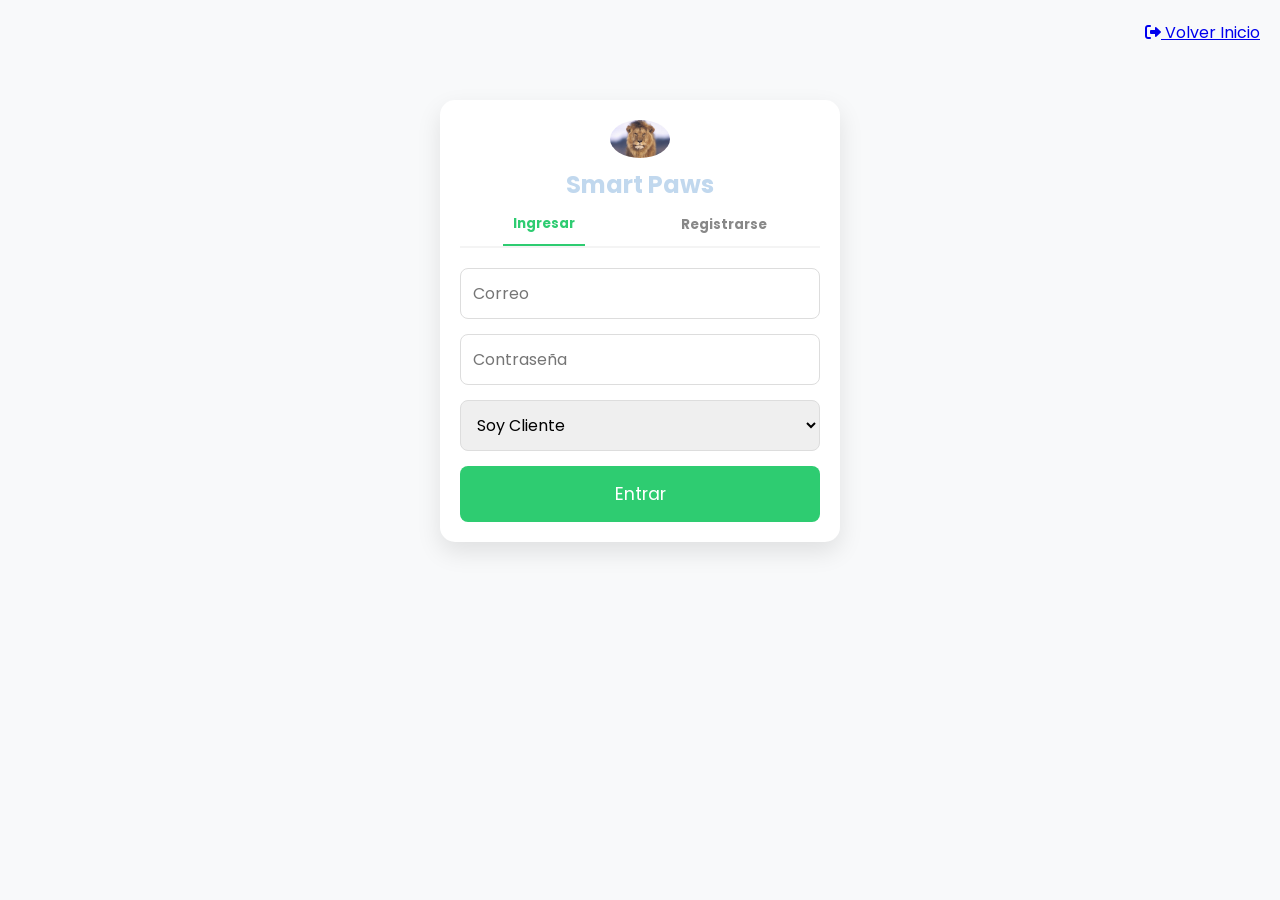
==== login.html @ 27fee2cb "primer commit" ====
<!DOCTYPE html>
<html lang="es">
<head>
    <meta charset="UTF-8">
    <meta name="viewport" content="width=device-width, initial-scale=1.0">
    <title>Smart Paws - Acceso</title>
    <link rel="stylesheet" href="css/style.css"> <!-- Usamos tu mismo CSS para mantener el estilo -->
    <link rel="stylesheet" href="https://cdnjs.cloudflare.com/ajax/libs/font-awesome/6.0.0/css/all.min.css">
    
    <style>
        /* Estilos rápidos para que se vea bien de entrada */
        .auth-container { max-width: 400px; margin: 100px auto; padding: 20px; background: #fff; border-radius: 15px; box-shadow: 0 10px 25px rgba(0,0,0,0.1); text-align: center; }
        .tab-group { display: flex; justify-content: space-around; margin-bottom: 20px; border-bottom: 2px solid #f4f4f4; }
        .tab-btn { border: none; background: none; padding: 10px; cursor: pointer; font-weight: bold; color: #888; }
        .tab-btn.active { color: #2ecc71; border-bottom: 2px solid #2ecc71; }
        .input-group { display: flex; flex-direction: column; gap: 15px; margin-top: 20px; }
        .input-group input, .input-group select { padding: 12px; border: 1px solid #ddd; border-radius: 8px; font-size: 1rem; }
        .btn-principal { background: #2ecc71; color: white; border: none; padding: 15px; border-radius: 8px; cursor: pointer; font-size: 1.1rem; transition: 0.3s; }
        .btn-principal:hover { background: #27ae60; }
        .hidden { display: none; }
    </style>
    
</head>
<body>

    <!-- BOTÓN VOLVER -->
    <div style="position: absolute; top: 20px; right: 20px;">
        <a href="index.html" class="logout">
            <i class="fas fa-sign-out-alt"></i> Volver Inicio
        </a>
    </div>

    <div class="auth-container">
        <div class="logo-auth">
            <img src="img/leon.jpg" alt="Logo" style="width: 60px; border-radius: 50%;">
            <h2>Smart Paws</h2>
        </div>

        <div class="tab-group">
            <button class="tab-btn active" onclick="switchTab('login')">Ingresar</button>
            <button class="tab-btn" onclick="switchTab('registro')">Registrarse</button>
        </div>

        <!-- FORMULARIO DE LOGIN -->
        <div id="section-login">
            <form class="input-group">
                <input type="text" id="login-usuario" name="usuario" placeholder="Correo" required>
                <input type="password" id="login-pass" name="contrasena" placeholder="Contraseña" required>
                <select id="rol-login">
                    <option value="cliente">Soy Cliente</option>
                    <option value="veterinario">Soy Veterinario</option>
                </select>
                <button type="submit" class="btn-principal">Entrar</button>
            </form>
        </div>

        <!-- FORMULARIO DE REGISTRO -->
        <div id="section-registro" class="hidden">
            <form class="input-group" id="form-registro">
                <input type="number" id="reg-carnet" placeholder="Carnet de Identidad (PK)" required>
                <input type="text" id="reg-nombre" placeholder="Nombres" required>
                <input type="text" id="reg-apellido" placeholder="Apellidos" required>
                <input type="email" id="reg-correo" placeholder="Correo Electrónico" required>
                <input type="password" id="reg-pass" placeholder="Crear Contraseña" required>
                
                <input type="hidden" id="reg-rol" value="veterinario">
                <p style="color:#888; font-size: 0.9rem;">Registro solo para veterinarios</p>

                <!-- Campos exclusivos para Veterinario -->
                <!-- Campos exclusivos para Veterinario con IDs añadidos -->
                <!--
                <div id="campos-vet" class="hidden input-group" style="margin-top: 0;">
                    <input type="text" id="reg-matricula" placeholder="Nro. de Matrícula Profesional">
                    <input type="text" id="reg-especialidad" placeholder="Especialidad (ej. Cirugía)">
                </div>
                -->

                <button type="submit" class="btn-principal">Crear Cuenta</button>
            </form>
        </div>
    </div>

  

    <!-- Vinculamos el archivo de lógica que creamos -->
    <script src="js/auth.js"></script>
</body>

</html>
---- css/style.css ----
/*--------------------------------------------------------*/
/*----------TODO ESTO ES DEL INEDX-----------------------*/
/*------------------------------------------------------*/
/* Importar una fuente más bonita */
@import url('https://fonts.googleapis.com/css2?family=Poppins:wght@300;400;600&display=swap');

/* Reset básico */

:root {
    --primario: #346fb3; /* Un azul veterinario */
    --secundario: #4a8cb4; /* Naranja para resaltar */
    --fondo: #f8f9fa;
    --texto: #c1d8ee;
    --blanco: #ffffff;
}

* { 
    margin: 0;
    padding: 0; 
    box-sizing: border-box; 
    font-family: 'Poppins',sans-serif; }

.container { 
    width: 90%; 
    max-width: 1200px; 
    margin: auto; }

/* Cabecera Fija (Sticky) */
.main-header {
    background: var(--primario);
    padding: 15px 0;
    position: sticky;
    top: 0;
    z-index: 1000;
    box-shadow: 0 2px 5px rgba(0,0,0,0.1);
}

.header-flex { 
    display: flex; 
    justify-content: space-between; 
    align-items: center; }

.logo { 
    display: flex; 
    align-items: center;
    gap: 12px; 
    font-weight: 600;
    font-size: 1.5rem; 
    color: white;
}

.logo img { 
    height: 40px; 
    border-radius: 50%;
}

.nav-menu ul { 
    display: flex; 
    list-style: none; 
    gap: 25px; 
}

.nav-menu a { 
    text-decoration: none;
    color: var(--texto);
    font-weight: 400;
    transition: color 0.3s;
}

.nav-menu a:hover {
    color: var(--primario);
}


/* Menú Hamburguesa (Oculto por defecto) */
.menu-toggle { display: none; cursor: pointer; font-size: 1.5rem; }

/* Responsive */
@media (max-width: 768px) {
    .menu-toggle { display: block; }
    .nav-menu {
        display: none; /* Se activará con JS */
        position: absolute;
        top: 60px; left: 0; width: 100%;
        background: #fff; text-align: center;
    }
    .nav-menu.active { display: block; }
    .nav-menu ul { flex-direction: column; padding: 20px; }
}

/* Secciones */
.section-padding { 
    padding: 80px 0; 
}

.grid-2 {
    display: grid; 
    grid-template-columns: 1fr 1fr; 
    gap: 20px; 
    align-items: center; 
}



.text-content h2 {
    font-size: 2.5rem;
    margin-bottom: 20px;
    color: var(--primario);
}

.image-content img {
    width: 75%;
    border-radius: 20px;
    box-shadow: 20px 20px 0px var(--secundario); /* Adorno visual */
}

/* Tienda Preview */
.shop-preview {
    background-color: #eef2f7;
}

.shop-preview h2 {
    text-align: center;
    margin-bottom: 40px;
}




/********************************************/
/*---------TIENDA-----------------------------------*/

.search-container {
    display: flex;
    justify-content: center;
    margin-bottom: 40px;
    gap: 10px;
}

.search-container input {
    padding: 12px 20px;
    width: 60%;
    border: 1px solid #ddd;
    border-radius: 30px;
    outline: none;
    transition: 0.3s;
}

.search-container input:focus {
    border-color: var(--primario);
    box-shadow: 0 0 8px rgba(74, 144, 226, 0.2);
}

.search-container button {
    padding: 12px 25px;
    background-color: var(--primario);
    color: white;
    border: none;
    border-radius: 30px;
    cursor: pointer;
    transition: 0.3s;
}

.search-container button:hover {
    background-color: #357abd;
}

.product-grid { 
    display: grid; 
    grid-template-columns: repeat(auto-fit, minmax(250px, 1fr)); 
    gap: 30px; 
}

.card { 
    background: var(--blanco);
    padding: 20px; 
    text-align: center; 
    border-radius: 15px;
    transition: transform 0.3s; 
}
.card:hover {
    transform: translateY(-10px);
}
.card img {
    width: 100%;
    height: 250px;
    object-fit: contain; /* Esto hace que la imagen se ajuste sin cortarse ni estirarse */
    background-color: #fff; /* Fondo blanco por si la imagen es pequeña */
    margin-bottom: 15px;
    padding: 10px;
}

/************************************************************/
/*------------------FIN TIENDA-----------------------------*/

body {
    background-color: var(--fondo);
    color: var(--texto);
    line-height: 1.6;
}

.container {
    width: 90%;
    max-width: 1200px;
    margin: auto;
}



/*-----------------------------------------------*/
/*FOOTER-----------LO Q ESTA ABAJO-----------------*/
/* ESTILOS DEL FOOTER PERSONALIZADO */
.main-footer {
    background-color: var(--primario); /* Tono café similar a la imagen */
    color: white;
    padding-top: 20px;
}

.footer-top {
    border-bottom: 1px solid rgba(255, 255, 255, 0.2);
    padding-bottom: 15px;
    margin-bottom: 30px;
}

.footer-top-flex {
    display: flex;
    justify-content: space-between;
    align-items: center;
}

.footer-links-top a {
    color: white;
    text-decoration: none;
    margin-right: 20px;
    font-size: 0.85rem;
    letter-spacing: 1px;
}

.footer-social i {
    font-size: 1.2rem;
    margin-left: 15px;
    cursor: pointer;
}

.footer-grid-custom {
    display: grid;
    grid-template-columns: 1.5fr 1fr 1.5fr;
    gap: 40px;
    padding-bottom: 40px;
}

.footer-info h3, .footer-newsletter h3 {
    font-size: 1.1rem;
    margin-bottom: 20px;
    letter-spacing: 1px;
}

.city-title {
    text-decoration: underline;
    font-weight: bold;
    margin-bottom: 5px;
}

.footer-info a {
    color: white;
    font-size: 0.9rem;
}


/* Formulario Boletín */
.newsletter-form {
    display: flex;
    gap: 10px;
}

.newsletter-form input {
    padding: 10px;
    border: none;
    width: 100%;
}

.newsletter-form button {
    background: transparent;
    border: 1px solid white;
    color: white;
    padding: 10px 20px;
    cursor: pointer;
    transition: 0.3s;
}

.newsletter-form button:hover {
    background: white;
    color: #856e55;
}

.back-to-top {
    background-color: #f4f1ee;
    text-align: right;
    padding: 10px 5%;
}

.back-to-top a {
    color: #333;
    text-decoration: none;
    font-size: 0.8rem;
}

/* Ajuste móvil */
@media (max-width: 768px) {
    .footer-grid-custom {
        grid-template-columns: 1fr;
        text-align: center;
    }
    .footer-top-flex {
        flex-direction: column;
        gap: 15px;
    }
    .newsletter-form {
        flex-direction: column;
    }
}
/*------------------------------------------------------*/
/*----------TODO ESTO FIN ES DEL INEDX-----------------------*/
/*------------------------------------------------------*/
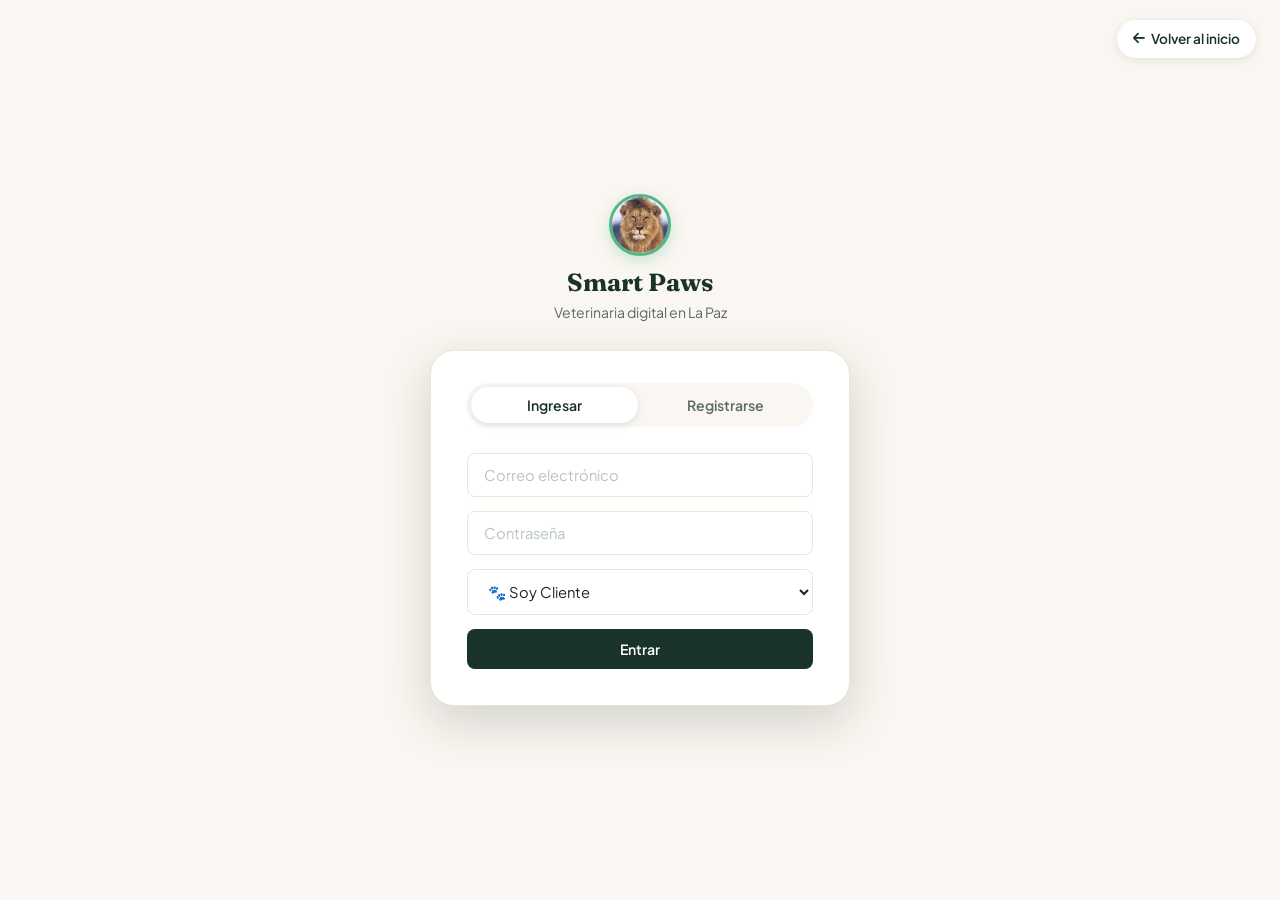
==== commit a2246aa3: "Update login.html" ====
--- a/login.html
+++ b/login.html
@@ -1,89 +1,60 @@
 <!DOCTYPE html>
 <html lang="es">
 <head>
-    <meta charset="UTF-8">
-    <meta name="viewport" content="width=device-width, initial-scale=1.0">
-    <title>Smart Paws - Acceso</title>
-    <link rel="stylesheet" href="css/style.css"> <!-- Usamos tu mismo CSS para mantener el estilo -->
-    <link rel="stylesheet" href="https://cdnjs.cloudflare.com/ajax/libs/font-awesome/6.0.0/css/all.min.css">
-    
-    <style>
-        /* Estilos rápidos para que se vea bien de entrada */
-        .auth-container { max-width: 400px; margin: 100px auto; padding: 20px; background: #fff; border-radius: 15px; box-shadow: 0 10px 25px rgba(0,0,0,0.1); text-align: center; }
-        .tab-group { display: flex; justify-content: space-around; margin-bottom: 20px; border-bottom: 2px solid #f4f4f4; }
-        .tab-btn { border: none; background: none; padding: 10px; cursor: pointer; font-weight: bold; color: #888; }
-        .tab-btn.active { color: #2ecc71; border-bottom: 2px solid #2ecc71; }
-        .input-group { display: flex; flex-direction: column; gap: 15px; margin-top: 20px; }
-        .input-group input, .input-group select { padding: 12px; border: 1px solid #ddd; border-radius: 8px; font-size: 1rem; }
-        .btn-principal { background: #2ecc71; color: white; border: none; padding: 15px; border-radius: 8px; cursor: pointer; font-size: 1.1rem; transition: 0.3s; }
-        .btn-principal:hover { background: #27ae60; }
-        .hidden { display: none; }
-    </style>
-    
+  <meta charset="UTF-8">
+  <meta name="viewport" content="width=device-width, initial-scale=1.0">
+  <title>Smart Paws — Acceso</title>
+  <link rel="stylesheet" href="css/style.css">
+  <link rel="stylesheet" href="https://cdnjs.cloudflare.com/ajax/libs/font-awesome/6.0.0/css/all.min.css">
 </head>
 <body>
 
-    <!-- BOTÓN VOLVER -->
-    <div style="position: absolute; top: 20px; right: 20px;">
-        <a href="index.html" class="logout">
-            <i class="fas fa-sign-out-alt"></i> Volver Inicio
-        </a>
-    </div>
+  <a href="index.html" class="auth-back"><i class="fas fa-arrow-left"></i> Volver al inicio</a>
 
-    <div class="auth-container">
-        <div class="logo-auth">
-            <img src="img/leon.jpg" alt="Logo" style="width: 60px; border-radius: 50%;">
-            <h2>Smart Paws</h2>
+  <div class="auth-page">
+    <div class="auth-wrapper">
+      <div class="auth-logo">
+        <img src="img/leon.jpg" alt="Smart Paws">
+        <h2>Smart Paws</h2>
+        <p>Veterinaria digital en La Paz</p>
+      </div>
+
+      <div class="auth-card">
+        <div class="tab-group">
+          <button class="tab-btn active" onclick="switchTab('login')">Ingresar</button>
+          <button class="tab-btn" onclick="switchTab('registro')">Registrarse</button>
         </div>
 
-        <div class="tab-group">
-            <button class="tab-btn active" onclick="switchTab('login')">Ingresar</button>
-            <button class="tab-btn" onclick="switchTab('registro')">Registrarse</button>
+        <!-- LOGIN -->
+        <div id="section-login">
+          <form class="input-group">
+            <input type="text" id="login-usuario" name="usuario" placeholder="Correo electrónico" required>
+            <input type="password" id="login-pass" name="contrasena" placeholder="Contraseña" required>
+            <select id="rol-login">
+              <option value="cliente">🐾 Soy Cliente</option>
+              <option value="veterinario">🩺 Soy Veterinario</option>
+            </select>
+            <button type="submit" class="btn-principal">Entrar</button>
+          </form>
         </div>
 
-        <!-- FORMULARIO DE LOGIN -->
-        <div id="section-login">
-            <form class="input-group">
-                <input type="text" id="login-usuario" name="usuario" placeholder="Correo" required>
-                <input type="password" id="login-pass" name="contrasena" placeholder="Contraseña" required>
-                <select id="rol-login">
-                    <option value="cliente">Soy Cliente</option>
-                    <option value="veterinario">Soy Veterinario</option>
-                </select>
-                <button type="submit" class="btn-principal">Entrar</button>
-            </form>
+        <!-- REGISTRO -->
+        <div id="section-registro" class="hidden">
+          <form class="input-group" id="form-registro">
+            <input type="number" id="reg-carnet" placeholder="Carnet de Identidad" required>
+            <input type="text" id="reg-nombre" placeholder="Nombres" required>
+            <input type="text" id="reg-apellido" placeholder="Apellidos" required>
+            <input type="email" id="reg-correo" placeholder="Correo electrónico" required>
+            <input type="password" id="reg-pass" placeholder="Crear contraseña" required>
+            <input type="hidden" id="reg-rol" value="veterinario">
+            <p style="font-size:.8rem;color:var(--texto-suave);text-align:center;">Registro habilitado solo para veterinarios.</p>
+            <button type="submit" class="btn-principal">Crear cuenta</button>
+          </form>
         </div>
+      </div>
+    </div>
+  </div>
 
-        <!-- FORMULARIO DE REGISTRO -->
-        <div id="section-registro" class="hidden">
-            <form class="input-group" id="form-registro">
-                <input type="number" id="reg-carnet" placeholder="Carnet de Identidad (PK)" required>
-                <input type="text" id="reg-nombre" placeholder="Nombres" required>
-                <input type="text" id="reg-apellido" placeholder="Apellidos" required>
-                <input type="email" id="reg-correo" placeholder="Correo Electrónico" required>
-                <input type="password" id="reg-pass" placeholder="Crear Contraseña" required>
-                
-                <input type="hidden" id="reg-rol" value="veterinario">
-                <p style="color:#888; font-size: 0.9rem;">Registro solo para veterinarios</p>
-
-                <!-- Campos exclusivos para Veterinario -->
-                <!-- Campos exclusivos para Veterinario con IDs añadidos -->
-                <!--
-                <div id="campos-vet" class="hidden input-group" style="margin-top: 0;">
-                    <input type="text" id="reg-matricula" placeholder="Nro. de Matrícula Profesional">
-                    <input type="text" id="reg-especialidad" placeholder="Especialidad (ej. Cirugía)">
-                </div>
-                -->
-
-                <button type="submit" class="btn-principal">Crear Cuenta</button>
-            </form>
-        </div>
-    </div>
-
-  
-
-    <!-- Vinculamos el archivo de lógica que creamos -->
-    <script src="js/auth.js"></script>
+  <script src="js/auth.js"></script>
 </body>
-
-</html>+</html>
--- a/css/style.css
+++ b/css/style.css
@@ -1,324 +1,266 @@
-/*--------------------------------------------------------*/
-/*----------TODO ESTO ES DEL INEDX-----------------------*/
-/*------------------------------------------------------*/
-/* Importar una fuente más bonita */
-@import url('https://fonts.googleapis.com/css2?family=Poppins:wght@300;400;600&display=swap');
-
-/* Reset básico */
+/* ====================================================
+   SMART PAWS — DISEÑO RENOVADO
+
+   ==================================================== */
+
+@import url('https://fonts.googleapis.com/css2?family=Fraunces:ital,opsz,wght@0,9..144,300;0,9..144,600;0,9..144,700;1,9..144,400&family=Plus+Jakarta+Sans:wght@300;400;500;600;700&display=swap');
 
 :root {
-    --primario: #346fb3; /* Un azul veterinario */
-    --secundario: #4a8cb4; /* Naranja para resaltar */
-    --fondo: #f8f9fa;
-    --texto: #c1d8ee;
-    --blanco: #ffffff;
-}
-
-* { 
-    margin: 0;
-    padding: 0; 
-    box-sizing: border-box; 
-    font-family: 'Poppins',sans-serif; }
-
-.container { 
-    width: 90%; 
-    max-width: 1200px; 
-    margin: auto; }
-
-/* Cabecera Fija (Sticky) */
-.main-header {
-    background: var(--primario);
-    padding: 15px 0;
-    position: sticky;
-    top: 0;
-    z-index: 1000;
-    box-shadow: 0 2px 5px rgba(0,0,0,0.1);
-}
-
-.header-flex { 
-    display: flex; 
-    justify-content: space-between; 
-    align-items: center; }
-
-.logo { 
-    display: flex; 
-    align-items: center;
-    gap: 12px; 
-    font-weight: 600;
-    font-size: 1.5rem; 
-    color: white;
-}
-
-.logo img { 
-    height: 40px; 
-    border-radius: 50%;
-}
-
-.nav-menu ul { 
-    display: flex; 
-    list-style: none; 
-    gap: 25px; 
-}
-
-.nav-menu a { 
-    text-decoration: none;
-    color: var(--texto);
-    font-weight: 400;
-    transition: color 0.3s;
-}
-
-.nav-menu a:hover {
-    color: var(--primario);
-}
-
-
-/* Menú Hamburguesa (Oculto por defecto) */
-.menu-toggle { display: none; cursor: pointer; font-size: 1.5rem; }
-
-/* Responsive */
-@media (max-width: 768px) {
-    .menu-toggle { display: block; }
-    .nav-menu {
-        display: none; /* Se activará con JS */
-        position: absolute;
-        top: 60px; left: 0; width: 100%;
-        background: #fff; text-align: center;
-    }
-    .nav-menu.active { display: block; }
-    .nav-menu ul { flex-direction: column; padding: 20px; }
-}
-
-/* Secciones */
-.section-padding { 
-    padding: 80px 0; 
-}
-
-.grid-2 {
-    display: grid; 
-    grid-template-columns: 1fr 1fr; 
-    gap: 20px; 
-    align-items: center; 
-}
-
-
-
-.text-content h2 {
-    font-size: 2.5rem;
-    margin-bottom: 20px;
-    color: var(--primario);
-}
-
-.image-content img {
-    width: 75%;
-    border-radius: 20px;
-    box-shadow: 20px 20px 0px var(--secundario); /* Adorno visual */
-}
-
-/* Tienda Preview */
-.shop-preview {
-    background-color: #eef2f7;
-}
-
-.shop-preview h2 {
-    text-align: center;
-    margin-bottom: 40px;
-}
-
-
-
-
-/********************************************/
-/*---------TIENDA-----------------------------------*/
-
-.search-container {
-    display: flex;
-    justify-content: center;
-    margin-bottom: 40px;
-    gap: 10px;
-}
-
-.search-container input {
-    padding: 12px 20px;
-    width: 60%;
-    border: 1px solid #ddd;
-    border-radius: 30px;
-    outline: none;
-    transition: 0.3s;
-}
-
-.search-container input:focus {
-    border-color: var(--primario);
-    box-shadow: 0 0 8px rgba(74, 144, 226, 0.2);
-}
-
-.search-container button {
-    padding: 12px 25px;
-    background-color: var(--primario);
-    color: white;
-    border: none;
-    border-radius: 30px;
-    cursor: pointer;
-    transition: 0.3s;
-}
-
-.search-container button:hover {
-    background-color: #357abd;
-}
-
-.product-grid { 
-    display: grid; 
-    grid-template-columns: repeat(auto-fit, minmax(250px, 1fr)); 
-    gap: 30px; 
-}
-
-.card { 
-    background: var(--blanco);
-    padding: 20px; 
-    text-align: center; 
-    border-radius: 15px;
-    transition: transform 0.3s; 
-}
-.card:hover {
-    transform: translateY(-10px);
-}
-.card img {
-    width: 100%;
-    height: 250px;
-    object-fit: contain; /* Esto hace que la imagen se ajuste sin cortarse ni estirarse */
-    background-color: #fff; /* Fondo blanco por si la imagen es pequeña */
-    margin-bottom: 15px;
-    padding: 10px;
-}
-
-/************************************************************/
-/*------------------FIN TIENDA-----------------------------*/
-
-body {
-    background-color: var(--fondo);
-    color: var(--texto);
-    line-height: 1.6;
-}
-
-.container {
-    width: 90%;
-    max-width: 1200px;
-    margin: auto;
-}
-
-
-
-/*-----------------------------------------------*/
-/*FOOTER-----------LO Q ESTA ABAJO-----------------*/
-/* ESTILOS DEL FOOTER PERSONALIZADO */
-.main-footer {
-    background-color: var(--primario); /* Tono café similar a la imagen */
-    color: white;
-    padding-top: 20px;
-}
-
-.footer-top {
-    border-bottom: 1px solid rgba(255, 255, 255, 0.2);
-    padding-bottom: 15px;
-    margin-bottom: 30px;
-}
-
-.footer-top-flex {
-    display: flex;
-    justify-content: space-between;
-    align-items: center;
-}
-
-.footer-links-top a {
-    color: white;
-    text-decoration: none;
-    margin-right: 20px;
-    font-size: 0.85rem;
-    letter-spacing: 1px;
-}
-
-.footer-social i {
-    font-size: 1.2rem;
-    margin-left: 15px;
-    cursor: pointer;
-}
-
-.footer-grid-custom {
-    display: grid;
-    grid-template-columns: 1.5fr 1fr 1.5fr;
-    gap: 40px;
-    padding-bottom: 40px;
-}
-
-.footer-info h3, .footer-newsletter h3 {
-    font-size: 1.1rem;
-    margin-bottom: 20px;
-    letter-spacing: 1px;
-}
-
-.city-title {
-    text-decoration: underline;
-    font-weight: bold;
-    margin-bottom: 5px;
-}
-
-.footer-info a {
-    color: white;
-    font-size: 0.9rem;
-}
-
-
-/* Formulario Boletín */
-.newsletter-form {
-    display: flex;
-    gap: 10px;
-}
-
-.newsletter-form input {
-    padding: 10px;
-    border: none;
-    width: 100%;
-}
-
-.newsletter-form button {
-    background: transparent;
-    border: 1px solid white;
-    color: white;
-    padding: 10px 20px;
-    cursor: pointer;
-    transition: 0.3s;
-}
-
-.newsletter-form button:hover {
-    background: white;
-    color: #856e55;
-}
-
-.back-to-top {
-    background-color: #f4f1ee;
-    text-align: right;
-    padding: 10px 5%;
-}
-
-.back-to-top a {
-    color: #333;
-    text-decoration: none;
-    font-size: 0.8rem;
-}
-
-/* Ajuste móvil */
-@media (max-width: 768px) {
-    .footer-grid-custom {
-        grid-template-columns: 1fr;
-        text-align: center;
-    }
-    .footer-top-flex {
-        flex-direction: column;
-        gap: 15px;
-    }
-    .newsletter-form {
-        flex-direction: column;
-    }
-}
-/*------------------------------------------------------*/
-/*----------TODO ESTO FIN ES DEL INEDX-----------------------*/
-/*------------------------------------------------------*/
+  --verde-oscuro:  #1a3328;
+  --verde-medio:   #2d6a4f;
+  --verde-vivo:    #52b788;
+  --verde-claro:   #d8f3dc;
+  --crema:         #faf6f1;
+  --arena:         #ede4d5;
+  --ambar:         #e07b39;
+  --ambar-claro:   #fdebd0;
+  --texto:         #1c2620;
+  --texto-suave:   #5a6b63;
+  --blanco:        #ffffff;
+  --sombra-sm:     0 2px 8px rgba(26,51,40,.10);
+  --sombra-md:     0 6px 24px rgba(26,51,40,.14);
+  --sombra-lg:     0 16px 48px rgba(26,51,40,.18);
+  --radio-sm:      8px;
+  --radio-md:      14px;
+  --radio-lg:      24px;
+  --radio-pill:    999px;
+  --transicion:    0.28s cubic-bezier(.4,0,.2,1);
+}
+
+*,*::before,*::after{margin:0;padding:0;box-sizing:border-box;}
+html{scroll-behavior:smooth;}
+body{font-family:'Plus Jakarta Sans',sans-serif;background:var(--crema);color:var(--texto);line-height:1.65;-webkit-font-smoothing:antialiased;}
+h1,h2,h3,h4{font-family:'Fraunces',serif;line-height:1.2;color:var(--verde-oscuro);}
+img{max-width:100%;display:block;}
+a{color:inherit;text-decoration:none;}
+.container{width:90%;max-width:1200px;margin:0 auto;}
+
+/* ── CABECERA ── */
+.main-header{background:var(--verde-oscuro);position:sticky;top:0;z-index:1000;box-shadow:0 2px 16px rgba(0,0,0,.25);}
+.header-flex{display:flex;justify-content:space-between;align-items:center;height:68px;}
+.logo{display:flex;align-items:center;gap:10px;font-family:'Fraunces',serif;font-weight:700;font-size:1.4rem;color:var(--blanco);}
+.logo img{height:42px;width:42px;border-radius:50%;object-fit:cover;border:2px solid var(--verde-vivo);}
+.nav-menu ul{display:flex;list-style:none;gap:4px;align-items:center;}
+.nav-menu a{color:rgba(255,255,255,.72);font-size:.9rem;font-weight:500;padding:7px 14px;border-radius:var(--radio-pill);transition:var(--transicion);}
+.nav-menu a:hover{color:var(--blanco);background:rgba(255,255,255,.10);}
+.nav-menu a.btn-nav{background:var(--ambar);color:var(--blanco);font-weight:600;}
+.nav-menu a.btn-nav:hover{background:#c96b2b;}
+.menu-toggle{display:none;background:none;border:none;color:var(--blanco);font-size:1.4rem;cursor:pointer;}
+
+@media(max-width:768px){
+  .menu-toggle{display:flex;align-items:center;}
+  .nav-menu{display:none;position:absolute;top:68px;left:0;width:100%;background:var(--verde-oscuro);padding:16px 20px 24px;border-top:1px solid rgba(255,255,255,.1);}
+  .nav-menu.active{display:block;}
+  .nav-menu ul{flex-direction:column;gap:4px;}
+  .nav-menu a{display:block;padding:10px 16px;}
+}
+
+/* ── HERO ── */
+.hero{background:var(--verde-oscuro);position:relative;overflow:hidden;padding:100px 0 90px;}
+.hero::before{content:'';position:absolute;inset:0;background-image:radial-gradient(circle at 70% 50%,rgba(82,183,136,.18) 0%,transparent 60%),radial-gradient(circle at 10% 80%,rgba(224,123,57,.12) 0%,transparent 50%);pointer-events:none;}
+.hero::after{content:'';position:absolute;right:-80px;top:-80px;width:450px;height:450px;border-radius:50%;border:60px solid rgba(82,183,136,.07);pointer-events:none;}
+.hero-inner{position:relative;z-index:1;display:grid;grid-template-columns:1fr 1fr;gap:60px;align-items:center;}
+.hero-text .eyebrow{display:inline-flex;align-items:center;gap:8px;background:rgba(82,183,136,.15);color:var(--verde-vivo);font-size:.8rem;font-weight:700;letter-spacing:1.8px;text-transform:uppercase;padding:6px 14px;border-radius:var(--radio-pill);margin-bottom:20px;border:1px solid rgba(82,183,136,.25);}
+.hero-text h1{color:var(--blanco);font-size:clamp(2.2rem,4.5vw,3.4rem);font-weight:700;margin-bottom:18px;}
+.hero-text h1 em{font-style:italic;color:var(--verde-vivo);}
+.hero-text p{color:rgba(255,255,255,.68);font-size:1rem;max-width:420px;margin-bottom:36px;}
+.hero-actions{display:flex;gap:14px;flex-wrap:wrap;}
+.btn-primary{display:inline-flex;align-items:center;gap:8px;background:var(--ambar);color:var(--blanco);font-weight:700;font-size:.95rem;padding:14px 28px;border-radius:var(--radio-pill);border:none;cursor:pointer;transition:var(--transicion);box-shadow:0 4px 16px rgba(224,123,57,.35);font-family:'Plus Jakarta Sans',sans-serif;}
+.btn-primary:hover{background:#c96b2b;transform:translateY(-2px);}
+.btn-outline{display:inline-flex;align-items:center;gap:8px;background:transparent;color:var(--blanco);font-weight:600;font-size:.95rem;padding:13px 28px;border-radius:var(--radio-pill);border:1.5px solid rgba(255,255,255,.32);cursor:pointer;transition:var(--transicion);}
+.btn-outline:hover{background:rgba(255,255,255,.10);border-color:rgba(255,255,255,.6);}
+.hero-stats{display:flex;gap:32px;margin-top:44px;}
+.hero-stats .stat span{display:block;font-family:'Fraunces',serif;font-size:1.8rem;font-weight:700;color:var(--verde-vivo);}
+.hero-stats .stat small{color:rgba(255,255,255,.48);font-size:.78rem;text-transform:uppercase;letter-spacing:.8px;}
+.hero-image{position:relative;display:flex;justify-content:center;}
+.hero-image img{width:100%;max-width:420px;border-radius:var(--radio-lg);object-fit:cover;aspect-ratio:4/3;box-shadow:var(--sombra-lg);}
+.hero-badge{position:absolute;bottom:-16px;left:-16px;background:var(--blanco);border-radius:var(--radio-md);padding:14px 18px;box-shadow:var(--sombra-md);display:flex;align-items:center;gap:12px;}
+.hero-badge .badge-icon{width:42px;height:42px;background:var(--verde-claro);border-radius:var(--radio-sm);display:flex;align-items:center;justify-content:center;font-size:1.2rem;}
+.hero-badge .badge-text strong{display:block;font-size:.95rem;color:var(--verde-oscuro);}
+.hero-badge .badge-text span{font-size:.78rem;color:var(--texto-suave);}
+
+@media(max-width:900px){.hero-inner{grid-template-columns:1fr;}.hero-image{display:none;}.hero{padding:70px 0 60px;}}
+
+/* ── SECCIONES ── */
+.section-padding{padding:90px 0;}
+.section-label{display:inline-flex;align-items:center;gap:8px;color:var(--verde-medio);font-size:.78rem;font-weight:700;letter-spacing:2px;text-transform:uppercase;margin-bottom:12px;}
+.section-label::before{content:'';display:inline-block;width:22px;height:2px;background:var(--verde-medio);border-radius:2px;}
+.section-title{font-size:clamp(1.8rem,3.5vw,2.5rem);margin-bottom:16px;}
+
+/* Especialidades */
+.especialidades-bg{background:var(--crema);}
+.especialidades-header{text-align:center;margin-bottom:52px;}
+.grid-especialidades{display:grid;grid-template-columns:repeat(auto-fit,minmax(260px,1fr));gap:24px;}
+.card-especialidad{background:var(--blanco);padding:36px 28px;border-radius:var(--radio-md);text-align:center;box-shadow:var(--sombra-sm);border:1px solid var(--arena);transition:var(--transicion);position:relative;overflow:hidden;}
+.card-especialidad::before{content:'';position:absolute;bottom:0;left:0;right:0;height:3px;background:linear-gradient(90deg,var(--verde-vivo),var(--ambar));transform:scaleX(0);transition:var(--transicion);}
+.card-especialidad:hover{transform:translateY(-6px);box-shadow:var(--sombra-md);}
+.card-especialidad:hover::before{transform:scaleX(1);}
+.card-especialidad .card-icon{width:62px;height:62px;background:var(--verde-claro);border-radius:var(--radio-md);display:flex;align-items:center;justify-content:center;margin:0 auto 18px;font-size:1.5rem;color:var(--verde-medio);transition:var(--transicion);}
+.card-especialidad:hover .card-icon{background:var(--verde-medio);color:var(--blanco);}
+.card-especialidad h3{font-size:1.1rem;margin-bottom:10px;}
+.card-especialidad p{color:var(--texto-suave);font-size:.9rem;}
+
+/* Historia */
+.historia-bg{background:var(--blanco);}
+.grid-2{display:grid;grid-template-columns:1fr 1fr;gap:60px;align-items:center;}
+@media(max-width:768px){.grid-2{grid-template-columns:1fr;gap:30px;}}
+.text-content p{color:var(--texto-suave);font-size:1rem;margin-bottom:22px;}
+.image-content img{width:100%;border-radius:var(--radio-lg);box-shadow:12px 12px 0 var(--arena);object-fit:cover;aspect-ratio:4/3;}
+
+/* Tienda preview */
+.shop-preview{background:var(--arena);}
+.shop-header{text-align:center;margin-bottom:36px;}
+.info-text{color:var(--texto-suave);text-align:center;margin-bottom:26px;font-size:.9rem;}
+.search-container{display:flex;justify-content:center;margin-bottom:40px;gap:10px;}
+.search-container input{padding:13px 22px;width:55%;max-width:400px;border:1.5px solid rgba(0,0,0,.12);border-radius:var(--radio-pill);outline:none;font-family:inherit;font-size:.95rem;background:var(--blanco);transition:var(--transicion);}
+.search-container input:focus{border-color:var(--verde-vivo);box-shadow:0 0 0 3px rgba(82,183,136,.15);}
+.search-container button{padding:13px 26px;background:var(--verde-oscuro);color:var(--blanco);border:none;border-radius:var(--radio-pill);cursor:pointer;font-family:inherit;font-weight:600;font-size:.9rem;transition:var(--transicion);display:flex;align-items:center;gap:8px;}
+.search-container button:hover{background:var(--verde-medio);}
+.product-grid{display:grid;grid-template-columns:repeat(auto-fill,minmax(230px,1fr));gap:22px;}
+.product-grid .card{background:var(--blanco);padding:0;border-radius:var(--radio-md);box-shadow:var(--sombra-sm);overflow:hidden;border:1px solid rgba(0,0,0,.07);transition:var(--transicion);text-align:left;}
+.product-grid .card:hover{transform:translateY(-5px);box-shadow:var(--sombra-md);}
+.product-grid .card img{width:100%;height:190px;object-fit:contain;background:var(--crema);padding:14px;}
+.product-grid .card .card-info{padding:14px 18px 18px;}
+.product-grid .card h3{font-family:'Plus Jakarta Sans',sans-serif;font-size:.9rem;font-weight:600;margin-bottom:8px;color:var(--texto);}
+.product-grid .card .price{color:var(--ambar);font-weight:700;font-size:1rem;}
+
+/* ── FOOTER ── */
+.main-footer{background:var(--verde-oscuro);color:rgba(255,255,255,.78);}
+.footer-top{border-bottom:1px solid rgba(255,255,255,.10);padding:18px 0;}
+.footer-top-flex{display:flex;justify-content:space-between;align-items:center;}
+.footer-links-top a{color:rgba(255,255,255,.55);font-size:.78rem;margin-right:22px;letter-spacing:.8px;text-transform:uppercase;transition:var(--transicion);}
+.footer-links-top a:hover{color:var(--blanco);}
+.footer-social i{font-size:1.1rem;margin-left:16px;cursor:pointer;color:rgba(255,255,255,.5);transition:var(--transicion);}
+.footer-social i:hover{color:var(--verde-vivo);}
+.footer-main{padding:48px 0 36px;}
+.footer-grid-custom{display:grid;grid-template-columns:1.5fr 1.4fr;gap:48px;}
+.footer-info h3,.footer-newsletter h3{font-family:'Fraunces',serif;font-size:1rem;font-weight:600;color:var(--blanco);margin-bottom:18px;}
+.city-title{font-weight:700;color:var(--verde-vivo);margin-bottom:4px;}
+.footer-info p{font-size:.88rem;margin-bottom:4px;}
+.footer-info a{color:rgba(255,255,255,.55);font-size:.88rem;transition:var(--transicion);}
+.footer-info a:hover{color:var(--blanco);}
+.newsletter-form{display:flex;gap:8px;margin-top:10px;}
+.newsletter-form input{flex:1;padding:11px 16px;background:rgba(255,255,255,.08);border:1px solid rgba(255,255,255,.16);border-radius:var(--radio-sm);color:var(--blanco);font-family:inherit;font-size:.88rem;outline:none;transition:var(--transicion);}
+.newsletter-form input::placeholder{color:rgba(255,255,255,.32);}
+.newsletter-form input:focus{border-color:var(--verde-vivo);}
+.newsletter-form button{padding:11px 20px;background:var(--ambar);border:none;color:var(--blanco);font-family:inherit;font-weight:600;font-size:.85rem;border-radius:var(--radio-sm);cursor:pointer;transition:var(--transicion);white-space:nowrap;}
+.newsletter-form button:hover{background:#c96b2b;}
+.back-to-top{background:rgba(0,0,0,.2);text-align:right;padding:10px 5%;}
+.back-to-top a{color:rgba(255,255,255,.38);font-size:.76rem;letter-spacing:.6px;text-transform:uppercase;transition:var(--transicion);}
+.back-to-top a:hover{color:var(--blanco);}
+
+@media(max-width:768px){
+  .footer-grid-custom{grid-template-columns:1fr;gap:28px;}
+  .footer-top-flex{flex-direction:column;gap:12px;text-align:center;}
+  .newsletter-form{flex-direction:column;}
+}
+
+/* ── LOGIN / AUTH ── */
+.auth-page{min-height:100vh;background:var(--crema);display:flex;align-items:center;justify-content:center;padding:32px 16px;}
+.auth-wrapper{width:100%;max-width:420px;}
+.auth-logo{text-align:center;margin-bottom:26px;}
+.auth-logo img{width:62px;height:62px;border-radius:50%;object-fit:cover;margin:0 auto 12px;border:3px solid var(--verde-vivo);box-shadow:0 4px 14px rgba(82,183,136,.3);}
+.auth-logo h2{font-size:1.55rem;color:var(--verde-oscuro);}
+.auth-logo p{color:var(--texto-suave);font-size:.88rem;margin-top:4px;}
+.auth-card{background:var(--blanco);border-radius:var(--radio-lg);padding:32px 36px 36px;box-shadow:var(--sombra-lg);border:1px solid var(--arena);}
+.tab-group{display:flex;background:var(--crema);border-radius:var(--radio-pill);padding:4px;margin-bottom:26px;gap:4px;}
+.tab-btn{flex:1;border:none;background:none;padding:9px;border-radius:var(--radio-pill);cursor:pointer;font-family:inherit;font-weight:600;font-size:.88rem;color:var(--texto-suave);transition:var(--transicion);}
+.tab-btn.active{background:var(--blanco);color:var(--verde-oscuro);box-shadow:0 2px 8px rgba(0,0,0,.1);}
+.input-group{display:flex;flex-direction:column;gap:14px;}
+.input-group input,.input-group select{padding:12px 16px;border:1.5px solid var(--arena);border-radius:var(--radio-sm);font-family:inherit;font-size:.92rem;color:var(--texto);background:var(--blanco);outline:none;transition:var(--transicion);}
+.input-group input:focus,.input-group select:focus{border-color:var(--verde-vivo);box-shadow:0 0 0 3px rgba(82,183,136,.14);}
+.input-group input::placeholder{color:#b8c4be;}
+.btn-principal{padding:13px;background:var(--verde-oscuro);color:var(--blanco);border:none;border-radius:var(--radio-sm);cursor:pointer;font-family:inherit;font-weight:700;font-size:.95rem;transition:var(--transicion);}
+.btn-principal:hover{background:var(--verde-medio);transform:translateY(-1px);}
+.auth-back{position:fixed;top:20px;right:24px;display:flex;align-items:center;gap:6px;color:var(--verde-oscuro);font-weight:600;font-size:.85rem;background:var(--blanco);padding:8px 16px;border-radius:var(--radio-pill);box-shadow:var(--sombra-sm);transition:var(--transicion);}
+.auth-back:hover{background:var(--verde-oscuro);color:var(--blanco);}
+.hidden{display:none!important;}
+
+/* ── PANEL VET ── */
+.vet-page{display:flex;min-height:100vh;background:var(--crema);}
+.sidebar{width:258px;background:var(--verde-oscuro);flex-shrink:0;display:flex;flex-direction:column;position:sticky;top:0;height:100vh;overflow-y:auto;}
+.vet-info{text-align:center;padding:30px 20px 22px;border-bottom:1px solid rgba(255,255,255,.08);}
+.avatar{width:80px;height:80px;border-radius:50%;border:3px solid var(--verde-vivo);object-fit:cover;margin:0 auto 12px;}
+.vet-info h3{color:var(--blanco);font-size:1rem;font-family:'Plus Jakarta Sans',sans-serif;font-weight:600;margin-bottom:4px;}
+.vet-info p{color:rgba(255,255,255,.42);font-size:.76rem;}
+.sidebar-tag{display:inline-block;background:rgba(82,183,136,.2);color:var(--verde-vivo);font-size:.7rem;font-weight:600;padding:3px 10px;border-radius:var(--radio-pill);margin-top:6px;}
+.side-nav{padding:14px 12px;flex:1;}
+.side-nav a{display:flex;align-items:center;gap:10px;color:rgba(255,255,255,.62);text-decoration:none;padding:10px 12px;border-radius:var(--radio-sm);margin-bottom:2px;font-size:.87rem;font-weight:500;transition:var(--transicion);}
+.side-nav a i{width:18px;font-size:.88rem;}
+.side-nav a:hover,.side-nav a.active{background:rgba(255,255,255,.10);color:var(--blanco);}
+.side-nav a.active{background:var(--verde-medio);font-weight:600;}
+.side-nav a.logout{color:#f87171;}
+.side-nav a.logout:hover{background:rgba(248,113,113,.12);}
+.main-content{flex:1;padding:28px 30px;}
+.content-header{display:flex;align-items:center;justify-content:space-between;margin-bottom:26px;padding-bottom:20px;border-bottom:1px solid var(--arena);}
+.content-header h1{font-size:1.45rem;}
+.header-date{font-size:.8rem;color:var(--texto-suave);background:var(--blanco);padding:6px 14px;border-radius:var(--radio-pill);border:1px solid var(--arena);}
+.menu-toggle{display:none;background:none;border:none;font-size:1.4rem;cursor:pointer;color:var(--verde-oscuro);}
+@media(max-width:768px){
+  .vet-page{flex-direction:column;}
+  .sidebar{width:100%;position:fixed;left:-100%;top:0;height:100vh;z-index:999;transition:left var(--transicion);}
+  .sidebar.active{left:0;}
+  .main-content{padding:16px;}
+  .menu-toggle{display:block;}
+}
+.block{background:var(--blanco);border-radius:var(--radio-md);padding:20px 24px;box-shadow:var(--sombra-sm);border:1px solid var(--arena);margin-bottom:20px;}
+.block h3{font-size:.98rem;margin-bottom:14px;color:var(--verde-oscuro);display:flex;align-items:center;gap:8px;}
+.card{background:var(--blanco);border-radius:var(--radio-md);padding:18px 22px;box-shadow:var(--sombra-sm);border:1px solid var(--arena);margin-bottom:20px;display:block;}
+.card h3{font-size:.98rem;margin-bottom:12px;color:var(--verde-oscuro);}
+.card img{width:100px;height:100px;border-radius:50%;object-fit:cover;}
+.actions button{margin-left:5px;padding:5px 8px;border:none;border-radius:5px;cursor:pointer;}
+.mascota-item{display:flex;align-items:center;justify-content:space-between;padding:11px 14px;border:1.5px solid var(--arena);border-radius:var(--radio-sm);margin-top:8px;cursor:pointer;transition:var(--transicion);font-size:.88rem;}
+.mascota-item:hover{border-color:var(--verde-vivo);background:var(--verde-claro);}
+.search-section{background:var(--blanco);border-radius:var(--radio-md);padding:18px 22px;box-shadow:var(--sombra-sm);border:1px solid var(--arena);margin-bottom:20px;}
+.search-section h3{font-size:.98rem;margin-bottom:0;color:var(--verde-oscuro);}
+.search-box{display:flex;gap:10px;margin-top:12px;}
+.search-box input{flex:1;padding:11px 16px;border:1.5px solid var(--arena);border-radius:var(--radio-sm);font-family:inherit;font-size:.9rem;outline:none;transition:var(--transicion);}
+.search-box input:focus{border-color:var(--verde-vivo);}
+.search-box button,.btn-principal{padding:11px 20px;background:var(--verde-oscuro);color:var(--blanco);border:none;border-radius:var(--radio-sm);font-family:inherit;font-weight:600;font-size:.88rem;cursor:pointer;transition:var(--transicion);white-space:nowrap;}
+.search-box button:hover,.btn-principal:hover{background:var(--verde-medio);}
+textarea{width:100%;min-height:110px;padding:12px;border:1.5px solid var(--arena);border-radius:var(--radio-sm);font-family:inherit;font-size:.9rem;outline:none;resize:vertical;transition:var(--transicion);}
+textarea:focus{border-color:var(--verde-vivo);}
+
+/* ── FORMULARIOS REGISTRO ── */
+.form-page{min-height:100vh;background:var(--crema);}
+.form-topbar{background:var(--verde-oscuro);padding:14px 24px;display:flex;justify-content:space-between;align-items:center;}
+.form-topbar h3{color:var(--blanco);font-size:1rem;font-family:'Plus Jakarta Sans',sans-serif;font-weight:600;}
+.form-topbar a{display:flex;align-items:center;gap:6px;color:rgba(255,255,255,.7);font-size:.85rem;font-weight:500;padding:6px 14px;border-radius:var(--radio-pill);border:1px solid rgba(255,255,255,.2);transition:var(--transicion);}
+.form-topbar a:hover{background:rgba(255,255,255,.1);color:var(--blanco);}
+.form-body{max-width:560px;margin:36px auto;padding:0 16px 60px;}
+.form-card{background:var(--blanco);border-radius:var(--radio-lg);padding:36px 40px;box-shadow:var(--sombra-lg);border:1px solid var(--arena);}
+.form-card h2{font-size:1.5rem;margin-bottom:6px;}
+.form-subtitle{color:var(--texto-suave);font-size:.87rem;margin-bottom:26px;padding-bottom:22px;border-bottom:1px solid var(--arena);}
+.field-group{display:flex;flex-direction:column;gap:16px;}
+.field{display:flex;flex-direction:column;gap:6px;}
+.field label{font-size:.78rem;font-weight:700;color:var(--texto-suave);text-transform:uppercase;letter-spacing:.7px;}
+.field input,.field select,.field textarea{padding:12px 16px;border:1.5px solid var(--arena);border-radius:var(--radio-sm);font-family:inherit;font-size:.92rem;color:var(--texto);background:var(--blanco);outline:none;transition:var(--transicion);}
+.field input:focus,.field select:focus,.field textarea:focus{border-color:var(--verde-vivo);box-shadow:0 0 0 3px rgba(82,183,136,.12);}
+.field input::placeholder,.field textarea::placeholder{color:#b8c4be;}
+.field textarea{min-height:88px;resize:vertical;}
+.field-row{display:grid;grid-template-columns:1fr 1fr;gap:14px;}
+.ci-box{display:flex;gap:10px;}
+.ci-box input{flex:1;}
+.ci-box button{padding:12px 18px;background:var(--verde-oscuro);color:var(--blanco);border:none;border-radius:var(--radio-sm);font-family:inherit;font-weight:600;font-size:.88rem;cursor:pointer;transition:var(--transicion);white-space:nowrap;}
+.ci-box button:hover{background:var(--verde-medio);}
+.btn-submit{width:100%;margin-top:8px;padding:14px;background:var(--verde-oscuro);color:var(--blanco);border:none;border-radius:var(--radio-sm);cursor:pointer;font-family:inherit;font-weight:700;font-size:1rem;transition:var(--transicion);}
+.btn-submit:hover{background:var(--verde-medio);transform:translateY(-1px);}
+.btn-back{display:inline-flex;align-items:center;gap:6px;background:var(--verde-oscuro);color:var(--blanco);padding:8px 16px;border-radius:var(--radio-sm);font-weight:600;font-size:.85rem;margin-bottom:18px;transition:var(--transicion);}
+.btn-back:hover{background:var(--verde-medio);}
+.preview{display:flex;align-items:center;gap:14px;margin-top:4px;}
+.preview img{width:72px;height:72px;border-radius:50%;object-fit:cover;border:3px solid var(--arena);}
+
+/* Modal */
+.modal{position:fixed;inset:0;background:rgba(0,0,0,.55);backdrop-filter:blur(4px);display:flex;justify-content:center;align-items:center;z-index:9999;}
+.modal-content{background:var(--blanco);padding:36px 40px;border-radius:var(--radio-lg);text-align:center;width:min(360px,90vw);box-shadow:var(--sombra-lg);animation:modal-in .28s cubic-bezier(.34,1.56,.64,1);}
+@keyframes modal-in{from{transform:scale(.88);opacity:0;}to{transform:scale(1);opacity:1;}}
+.modal-content h3{font-size:1.2rem;margin-bottom:8px;}
+.modal-content p{color:var(--texto-suave);font-size:.9rem;margin-bottom:22px;}
+.modal-content button{padding:11px 28px;background:var(--verde-oscuro);color:var(--blanco);border:none;border-radius:var(--radio-sm);font-family:inherit;font-weight:600;cursor:pointer;transition:var(--transicion);}
+.modal-content button:hover{background:var(--verde-medio);}
+
+/* Animaciones entrada */
+.fade-up{opacity:0;transform:translateY(26px);transition:opacity .55s ease,transform .55s ease;}
+.fade-up.visible{opacity:1;transform:translateY(0);}
+.fade-up:nth-child(2){transition-delay:.1s;}
+.fade-up:nth-child(3){transition-delay:.2s;}
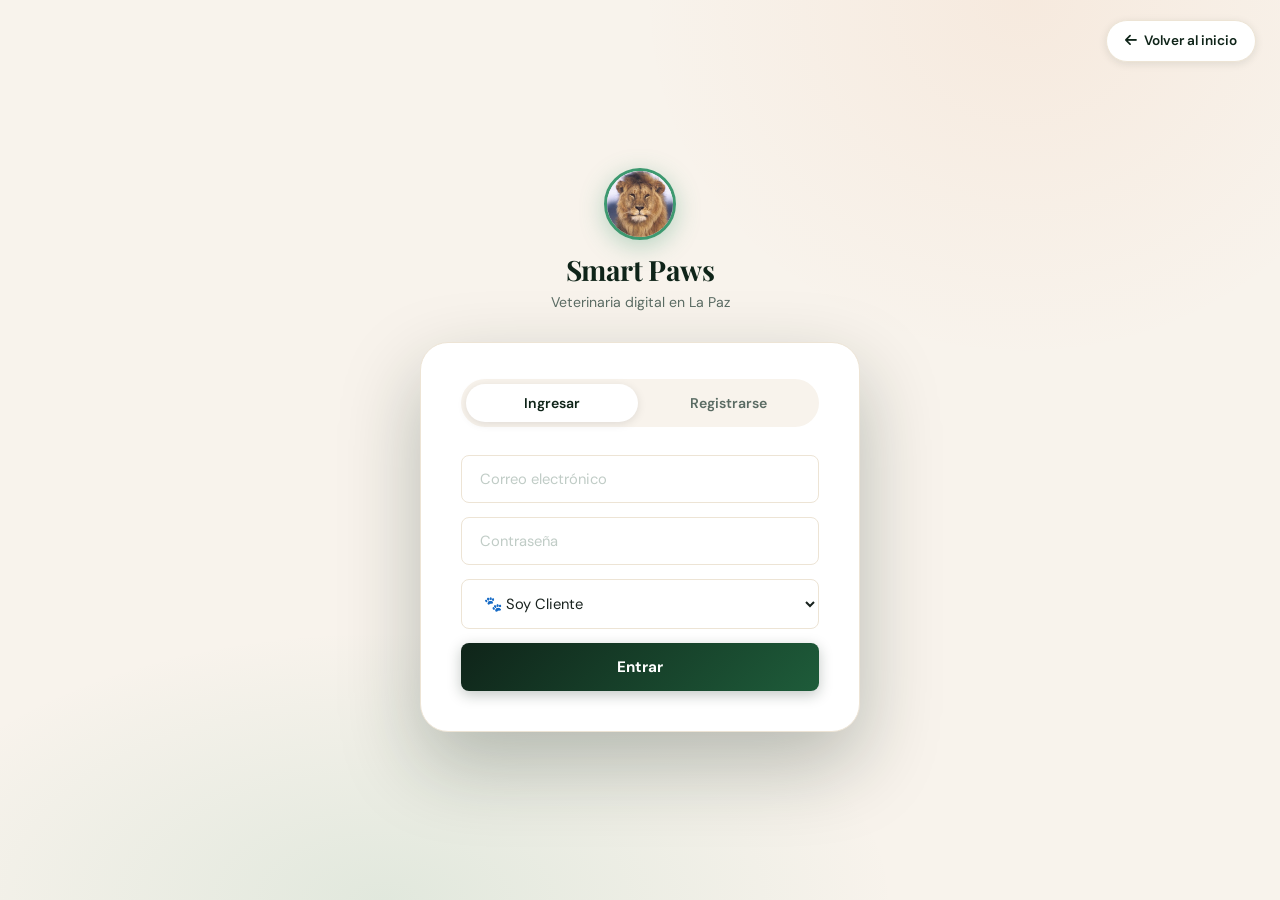
==== commit 902412df: "calender style" ====
--- a/login.html
+++ b/login.html
@@ -1,3 +1,4 @@
+<!--login.html-->
 <!DOCTYPE html>
 <html lang="es">
 <head>
--- a/css/style.css
+++ b/css/style.css
@@ -1,266 +1,211 @@
-/* ====================================================
-   SMART PAWS — DISEÑO RENOVADO
-
-   ==================================================== */
-
-@import url('https://fonts.googleapis.com/css2?family=Fraunces:ital,opsz,wght@0,9..144,300;0,9..144,600;0,9..144,700;1,9..144,400&family=Plus+Jakarta+Sans:wght@300;400;500;600;700&display=swap');
+/**style.css*/
+@import url('https://fonts.googleapis.com/css2?family=Playfair+Display:ital,wght@0,400;0,700;0,900;1,400;1,700&family=DM+Sans:wght@300;400;500;600;700&display=swap');
 
 :root {
-  --verde-oscuro:  #1a3328;
-  --verde-medio:   #2d6a4f;
-  --verde-vivo:    #52b788;
-  --verde-claro:   #d8f3dc;
-  --crema:         #faf6f1;
+  --verde-oscuro:  #0f2419;
+  --verde-medio:   #1e5c3a;
+  --verde-vivo:    #3d9970;
+  --verde-claro:   #c8ead6;
+  --crema:         #f8f3ec;
   --arena:         #ede4d5;
   --ambar:         #e07b39;
   --ambar-claro:   #fdebd0;
-  --texto:         #1c2620;
+  --coral:         #e05555;
+  --texto:         #18221e;
   --texto-suave:   #5a6b63;
   --blanco:        #ffffff;
-  --sombra-sm:     0 2px 8px rgba(26,51,40,.10);
-  --sombra-md:     0 6px 24px rgba(26,51,40,.14);
-  --sombra-lg:     0 16px 48px rgba(26,51,40,.18);
-  --radio-sm:      8px;
-  --radio-md:      14px;
-  --radio-lg:      24px;
-  --radio-pill:    999px;
-  --transicion:    0.28s cubic-bezier(.4,0,.2,1);
+  --negro:         #060d09;
+
+  --sombra-sm: 0 2px 8px rgba(15,36,25,.10);
+  --sombra-md: 0 8px 28px rgba(15,36,25,.14);
+  --sombra-lg: 0 20px 60px rgba(15,36,25,.20);
+  --sombra-xl: 0 32px 80px rgba(15,36,25,.28);
+
+  --radio-sm:   8px;
+  --radio-md:   16px;
+  --radio-lg:   28px;
+  --radio-xl:   40px;
+  --radio-pill: 999px;
+
+  --transicion:       0.3s cubic-bezier(.4,0,.2,1);
+  --transicion-lenta: 0.6s cubic-bezier(.4,0,.2,1);
 }
 
+/* BASE */
 *,*::before,*::after{margin:0;padding:0;box-sizing:border-box;}
 html{scroll-behavior:smooth;}
-body{font-family:'Plus Jakarta Sans',sans-serif;background:var(--crema);color:var(--texto);line-height:1.65;-webkit-font-smoothing:antialiased;}
-h1,h2,h3,h4{font-family:'Fraunces',serif;line-height:1.2;color:var(--verde-oscuro);}
+body{
+  font-family:'DM Sans',sans-serif;
+  background:var(--crema);
+  color:var(--texto);
+  line-height:1.65;
+  -webkit-font-smoothing:antialiased;
+  }
+
+h1,h2,h3,h4{font-family:'Playfair Display',serif;line-height:1.15;color:var(--verde-oscuro);}
 img{max-width:100%;display:block;}
 a{color:inherit;text-decoration:none;}
 .container{width:90%;max-width:1200px;margin:0 auto;}
-
-/* ── CABECERA ── */
-.main-header{background:var(--verde-oscuro);position:sticky;top:0;z-index:1000;box-shadow:0 2px 16px rgba(0,0,0,.25);}
-.header-flex{display:flex;justify-content:space-between;align-items:center;height:68px;}
-.logo{display:flex;align-items:center;gap:10px;font-family:'Fraunces',serif;font-weight:700;font-size:1.4rem;color:var(--blanco);}
-.logo img{height:42px;width:42px;border-radius:50%;object-fit:cover;border:2px solid var(--verde-vivo);}
-.nav-menu ul{display:flex;list-style:none;gap:4px;align-items:center;}
-.nav-menu a{color:rgba(255,255,255,.72);font-size:.9rem;font-weight:500;padding:7px 14px;border-radius:var(--radio-pill);transition:var(--transicion);}
-.nav-menu a:hover{color:var(--blanco);background:rgba(255,255,255,.10);}
-.nav-menu a.btn-nav{background:var(--ambar);color:var(--blanco);font-weight:600;}
-.nav-menu a.btn-nav:hover{background:#c96b2b;}
-.menu-toggle{display:none;background:none;border:none;color:var(--blanco);font-size:1.4rem;cursor:pointer;}
-
-@media(max-width:768px){
-  .menu-toggle{display:flex;align-items:center;}
-  .nav-menu{display:none;position:absolute;top:68px;left:0;width:100%;background:var(--verde-oscuro);padding:16px 20px 24px;border-top:1px solid rgba(255,255,255,.1);}
-  .nav-menu.active{display:block;}
-  .nav-menu ul{flex-direction:column;gap:4px;}
-  .nav-menu a{display:block;padding:10px 16px;}
-}
-
-/* ── HERO ── */
-.hero{background:var(--verde-oscuro);position:relative;overflow:hidden;padding:100px 0 90px;}
-.hero::before{content:'';position:absolute;inset:0;background-image:radial-gradient(circle at 70% 50%,rgba(82,183,136,.18) 0%,transparent 60%),radial-gradient(circle at 10% 80%,rgba(224,123,57,.12) 0%,transparent 50%);pointer-events:none;}
-.hero::after{content:'';position:absolute;right:-80px;top:-80px;width:450px;height:450px;border-radius:50%;border:60px solid rgba(82,183,136,.07);pointer-events:none;}
-.hero-inner{position:relative;z-index:1;display:grid;grid-template-columns:1fr 1fr;gap:60px;align-items:center;}
-.hero-text .eyebrow{display:inline-flex;align-items:center;gap:8px;background:rgba(82,183,136,.15);color:var(--verde-vivo);font-size:.8rem;font-weight:700;letter-spacing:1.8px;text-transform:uppercase;padding:6px 14px;border-radius:var(--radio-pill);margin-bottom:20px;border:1px solid rgba(82,183,136,.25);}
-.hero-text h1{color:var(--blanco);font-size:clamp(2.2rem,4.5vw,3.4rem);font-weight:700;margin-bottom:18px;}
-.hero-text h1 em{font-style:italic;color:var(--verde-vivo);}
-.hero-text p{color:rgba(255,255,255,.68);font-size:1rem;max-width:420px;margin-bottom:36px;}
-.hero-actions{display:flex;gap:14px;flex-wrap:wrap;}
-.btn-primary{display:inline-flex;align-items:center;gap:8px;background:var(--ambar);color:var(--blanco);font-weight:700;font-size:.95rem;padding:14px 28px;border-radius:var(--radio-pill);border:none;cursor:pointer;transition:var(--transicion);box-shadow:0 4px 16px rgba(224,123,57,.35);font-family:'Plus Jakarta Sans',sans-serif;}
-.btn-primary:hover{background:#c96b2b;transform:translateY(-2px);}
-.btn-outline{display:inline-flex;align-items:center;gap:8px;background:transparent;color:var(--blanco);font-weight:600;font-size:.95rem;padding:13px 28px;border-radius:var(--radio-pill);border:1.5px solid rgba(255,255,255,.32);cursor:pointer;transition:var(--transicion);}
-.btn-outline:hover{background:rgba(255,255,255,.10);border-color:rgba(255,255,255,.6);}
-.hero-stats{display:flex;gap:32px;margin-top:44px;}
-.hero-stats .stat span{display:block;font-family:'Fraunces',serif;font-size:1.8rem;font-weight:700;color:var(--verde-vivo);}
-.hero-stats .stat small{color:rgba(255,255,255,.48);font-size:.78rem;text-transform:uppercase;letter-spacing:.8px;}
-.hero-image{position:relative;display:flex;justify-content:center;}
-.hero-image img{width:100%;max-width:420px;border-radius:var(--radio-lg);object-fit:cover;aspect-ratio:4/3;box-shadow:var(--sombra-lg);}
-.hero-badge{position:absolute;bottom:-16px;left:-16px;background:var(--blanco);border-radius:var(--radio-md);padding:14px 18px;box-shadow:var(--sombra-md);display:flex;align-items:center;gap:12px;}
-.hero-badge .badge-icon{width:42px;height:42px;background:var(--verde-claro);border-radius:var(--radio-sm);display:flex;align-items:center;justify-content:center;font-size:1.2rem;}
-.hero-badge .badge-text strong{display:block;font-size:.95rem;color:var(--verde-oscuro);}
-.hero-badge .badge-text span{font-size:.78rem;color:var(--texto-suave);}
-
-@media(max-width:900px){.hero-inner{grid-template-columns:1fr;}.hero-image{display:none;}.hero{padding:70px 0 60px;}}
-
-/* ── SECCIONES ── */
-.section-padding{padding:90px 0;}
-.section-label{display:inline-flex;align-items:center;gap:8px;color:var(--verde-medio);font-size:.78rem;font-weight:700;letter-spacing:2px;text-transform:uppercase;margin-bottom:12px;}
-.section-label::before{content:'';display:inline-block;width:22px;height:2px;background:var(--verde-medio);border-radius:2px;}
-.section-title{font-size:clamp(1.8rem,3.5vw,2.5rem);margin-bottom:16px;}
-
-/* Especialidades */
-.especialidades-bg{background:var(--crema);}
-.especialidades-header{text-align:center;margin-bottom:52px;}
-.grid-especialidades{display:grid;grid-template-columns:repeat(auto-fit,minmax(260px,1fr));gap:24px;}
-.card-especialidad{background:var(--blanco);padding:36px 28px;border-radius:var(--radio-md);text-align:center;box-shadow:var(--sombra-sm);border:1px solid var(--arena);transition:var(--transicion);position:relative;overflow:hidden;}
-.card-especialidad::before{content:'';position:absolute;bottom:0;left:0;right:0;height:3px;background:linear-gradient(90deg,var(--verde-vivo),var(--ambar));transform:scaleX(0);transition:var(--transicion);}
-.card-especialidad:hover{transform:translateY(-6px);box-shadow:var(--sombra-md);}
-.card-especialidad:hover::before{transform:scaleX(1);}
-.card-especialidad .card-icon{width:62px;height:62px;background:var(--verde-claro);border-radius:var(--radio-md);display:flex;align-items:center;justify-content:center;margin:0 auto 18px;font-size:1.5rem;color:var(--verde-medio);transition:var(--transicion);}
-.card-especialidad:hover .card-icon{background:var(--verde-medio);color:var(--blanco);}
-.card-especialidad h3{font-size:1.1rem;margin-bottom:10px;}
-.card-especialidad p{color:var(--texto-suave);font-size:.9rem;}
-
-/* Historia */
-.historia-bg{background:var(--blanco);}
-.grid-2{display:grid;grid-template-columns:1fr 1fr;gap:60px;align-items:center;}
-@media(max-width:768px){.grid-2{grid-template-columns:1fr;gap:30px;}}
-.text-content p{color:var(--texto-suave);font-size:1rem;margin-bottom:22px;}
-.image-content img{width:100%;border-radius:var(--radio-lg);box-shadow:12px 12px 0 var(--arena);object-fit:cover;aspect-ratio:4/3;}
-
-/* Tienda preview */
-.shop-preview{background:var(--arena);}
-.shop-header{text-align:center;margin-bottom:36px;}
-.info-text{color:var(--texto-suave);text-align:center;margin-bottom:26px;font-size:.9rem;}
-.search-container{display:flex;justify-content:center;margin-bottom:40px;gap:10px;}
-.search-container input{padding:13px 22px;width:55%;max-width:400px;border:1.5px solid rgba(0,0,0,.12);border-radius:var(--radio-pill);outline:none;font-family:inherit;font-size:.95rem;background:var(--blanco);transition:var(--transicion);}
-.search-container input:focus{border-color:var(--verde-vivo);box-shadow:0 0 0 3px rgba(82,183,136,.15);}
-.search-container button{padding:13px 26px;background:var(--verde-oscuro);color:var(--blanco);border:none;border-radius:var(--radio-pill);cursor:pointer;font-family:inherit;font-weight:600;font-size:.9rem;transition:var(--transicion);display:flex;align-items:center;gap:8px;}
-.search-container button:hover{background:var(--verde-medio);}
-.product-grid{display:grid;grid-template-columns:repeat(auto-fill,minmax(230px,1fr));gap:22px;}
-.product-grid .card{background:var(--blanco);padding:0;border-radius:var(--radio-md);box-shadow:var(--sombra-sm);overflow:hidden;border:1px solid rgba(0,0,0,.07);transition:var(--transicion);text-align:left;}
-.product-grid .card:hover{transform:translateY(-5px);box-shadow:var(--sombra-md);}
-.product-grid .card img{width:100%;height:190px;object-fit:contain;background:var(--crema);padding:14px;}
-.product-grid .card .card-info{padding:14px 18px 18px;}
-.product-grid .card h3{font-family:'Plus Jakarta Sans',sans-serif;font-size:.9rem;font-weight:600;margin-bottom:8px;color:var(--texto);}
-.product-grid .card .price{color:var(--ambar);font-weight:700;font-size:1rem;}
-
-/* ── FOOTER ── */
-.main-footer{background:var(--verde-oscuro);color:rgba(255,255,255,.78);}
-.footer-top{border-bottom:1px solid rgba(255,255,255,.10);padding:18px 0;}
-.footer-top-flex{display:flex;justify-content:space-between;align-items:center;}
-.footer-links-top a{color:rgba(255,255,255,.55);font-size:.78rem;margin-right:22px;letter-spacing:.8px;text-transform:uppercase;transition:var(--transicion);}
-.footer-links-top a:hover{color:var(--blanco);}
-.footer-social i{font-size:1.1rem;margin-left:16px;cursor:pointer;color:rgba(255,255,255,.5);transition:var(--transicion);}
-.footer-social i:hover{color:var(--verde-vivo);}
-.footer-main{padding:48px 0 36px;}
-.footer-grid-custom{display:grid;grid-template-columns:1.5fr 1.4fr;gap:48px;}
-.footer-info h3,.footer-newsletter h3{font-family:'Fraunces',serif;font-size:1rem;font-weight:600;color:var(--blanco);margin-bottom:18px;}
-.city-title{font-weight:700;color:var(--verde-vivo);margin-bottom:4px;}
-.footer-info p{font-size:.88rem;margin-bottom:4px;}
-.footer-info a{color:rgba(255,255,255,.55);font-size:.88rem;transition:var(--transicion);}
-.footer-info a:hover{color:var(--blanco);}
-.newsletter-form{display:flex;gap:8px;margin-top:10px;}
-.newsletter-form input{flex:1;padding:11px 16px;background:rgba(255,255,255,.08);border:1px solid rgba(255,255,255,.16);border-radius:var(--radio-sm);color:var(--blanco);font-family:inherit;font-size:.88rem;outline:none;transition:var(--transicion);}
-.newsletter-form input::placeholder{color:rgba(255,255,255,.32);}
-.newsletter-form input:focus{border-color:var(--verde-vivo);}
-.newsletter-form button{padding:11px 20px;background:var(--ambar);border:none;color:var(--blanco);font-family:inherit;font-weight:600;font-size:.85rem;border-radius:var(--radio-sm);cursor:pointer;transition:var(--transicion);white-space:nowrap;}
-.newsletter-form button:hover{background:#c96b2b;}
-.back-to-top{background:rgba(0,0,0,.2);text-align:right;padding:10px 5%;}
-.back-to-top a{color:rgba(255,255,255,.38);font-size:.76rem;letter-spacing:.6px;text-transform:uppercase;transition:var(--transicion);}
-.back-to-top a:hover{color:var(--blanco);}
-
-@media(max-width:768px){
-  .footer-grid-custom{grid-template-columns:1fr;gap:28px;}
-  .footer-top-flex{flex-direction:column;gap:12px;text-align:center;}
-  .newsletter-form{flex-direction:column;}
-}
-
-/* ── LOGIN / AUTH ── */
-.auth-page{min-height:100vh;background:var(--crema);display:flex;align-items:center;justify-content:center;padding:32px 16px;}
-.auth-wrapper{width:100%;max-width:420px;}
-.auth-logo{text-align:center;margin-bottom:26px;}
-.auth-logo img{width:62px;height:62px;border-radius:50%;object-fit:cover;margin:0 auto 12px;border:3px solid var(--verde-vivo);box-shadow:0 4px 14px rgba(82,183,136,.3);}
-.auth-logo h2{font-size:1.55rem;color:var(--verde-oscuro);}
-.auth-logo p{color:var(--texto-suave);font-size:.88rem;margin-top:4px;}
-.auth-card{background:var(--blanco);border-radius:var(--radio-lg);padding:32px 36px 36px;box-shadow:var(--sombra-lg);border:1px solid var(--arena);}
-.tab-group{display:flex;background:var(--crema);border-radius:var(--radio-pill);padding:4px;margin-bottom:26px;gap:4px;}
-.tab-btn{flex:1;border:none;background:none;padding:9px;border-radius:var(--radio-pill);cursor:pointer;font-family:inherit;font-weight:600;font-size:.88rem;color:var(--texto-suave);transition:var(--transicion);}
-.tab-btn.active{background:var(--blanco);color:var(--verde-oscuro);box-shadow:0 2px 8px rgba(0,0,0,.1);}
+::-webkit-scrollbar{width:5px;}
+::-webkit-scrollbar-track{background:var(--crema);}
+::-webkit-scrollbar-thumb{background:var(--verde-vivo);border-radius:3px;}
+
+/* ANIMACIONES */
+@keyframes floatUp{0%,100%{transform:translateY(0);}50%{transform:translateY(-12px);}}
+@keyframes pawFloat{0%{transform:translate(0,0) rotate(0deg);opacity:.5;}60%{opacity:.15;}100%{transform:translate(8px,-60px) rotate(20deg);opacity:0;}}
+@keyframes pulseDot{0%,100%{box-shadow:0 0 0 0 rgba(61,153,112,.5);}50%{box-shadow:0 0 0 8px rgba(61,153,112,0);}}
+@keyframes shimmerBg{0%{background-position:-200% center;}100%{background-position:200% center;}}
+
+
+/* LOGIN */
+.auth-page{min-height:100vh;background:radial-gradient(ellipse 80% 60% at 30% 100%,rgba(61,153,112,.12) 0%,transparent 50%),radial-gradient(ellipse 60% 80% at 80% 0%,rgba(224,123,57,.08) 0%,transparent 50%),var(--crema);display:flex;align-items:center;justify-content:center;padding:32px 16px;}
+.auth-wrapper{width:100%;max-width:440px;}
+.auth-logo{text-align:center;margin-bottom:28px;}
+.auth-logo img{width:72px;height:72px;border-radius:50%;object-fit:cover;margin:0 auto 14px;border:3px solid var(--verde-vivo);box-shadow:0 6px 24px rgba(61,153,112,.35);}
+.auth-logo h2{font-size:1.75rem;color:var(--verde-oscuro);letter-spacing:-.02em;}
+.auth-logo p{color:var(--texto-suave);font-size:.88rem;margin-top:5px;}
+.auth-card{background:var(--blanco);border-radius:var(--radio-lg);padding:36px 40px 40px;box-shadow:var(--sombra-xl);border:1px solid var(--arena);}
+.tab-group{display:flex;background:var(--crema);border-radius:var(--radio-pill);padding:5px;margin-bottom:28px;gap:4px;}
+.tab-btn{flex:1;border:none;background:none;padding:10px;border-radius:var(--radio-pill);cursor:pointer;font-family:inherit;font-weight:600;font-size:.88rem;color:var(--texto-suave);transition:var(--transicion);}
+.tab-btn.active{background:var(--blanco);color:var(--verde-oscuro);box-shadow:0 2px 10px rgba(0,0,0,.10);}
 .input-group{display:flex;flex-direction:column;gap:14px;}
-.input-group input,.input-group select{padding:12px 16px;border:1.5px solid var(--arena);border-radius:var(--radio-sm);font-family:inherit;font-size:.92rem;color:var(--texto);background:var(--blanco);outline:none;transition:var(--transicion);}
-.input-group input:focus,.input-group select:focus{border-color:var(--verde-vivo);box-shadow:0 0 0 3px rgba(82,183,136,.14);}
-.input-group input::placeholder{color:#b8c4be;}
-.btn-principal{padding:13px;background:var(--verde-oscuro);color:var(--blanco);border:none;border-radius:var(--radio-sm);cursor:pointer;font-family:inherit;font-weight:700;font-size:.95rem;transition:var(--transicion);}
-.btn-principal:hover{background:var(--verde-medio);transform:translateY(-1px);}
-.auth-back{position:fixed;top:20px;right:24px;display:flex;align-items:center;gap:6px;color:var(--verde-oscuro);font-weight:600;font-size:.85rem;background:var(--blanco);padding:8px 16px;border-radius:var(--radio-pill);box-shadow:var(--sombra-sm);transition:var(--transicion);}
-.auth-back:hover{background:var(--verde-oscuro);color:var(--blanco);}
+.input-group input,.input-group select{width:100%;padding:13px 18px;border:1.5px solid var(--arena);border-radius:var(--radio-sm);font-family:inherit;font-size:.92rem;color:var(--texto);background:var(--blanco);outline:none;transition:var(--transicion);}
+.input-group input:focus,.input-group select:focus{border-color:var(--verde-vivo);box-shadow:0 0 0 4px rgba(61,153,112,.10);}
+.input-group input::placeholder{color:#c0ccc6;}
+.btn-principal{padding:14px;background:linear-gradient(135deg,var(--verde-oscuro),var(--verde-medio));color:var(--blanco);border:none;border-radius:var(--radio-sm);cursor:pointer;font-family:inherit;font-weight:700;font-size:.95rem;transition:var(--transicion);box-shadow:0 4px 14px rgba(15,36,25,.25);}
+.btn-principal:hover{transform:translateY(-2px);box-shadow:0 8px 22px rgba(15,36,25,.35);}
+.auth-back{position:fixed;top:20px;right:24px;display:flex;align-items:center;gap:7px;color:var(--verde-oscuro);font-weight:600;font-size:.85rem;background:var(--blanco);padding:9px 18px;border-radius:var(--radio-pill);box-shadow:var(--sombra-sm);transition:var(--transicion);z-index:100;border:1px solid var(--arena);}
+.auth-back:hover{background:var(--verde-oscuro);color:var(--blanco);border-color:transparent;}
 .hidden{display:none!important;}
 
-/* ── PANEL VET ── */
-.vet-page{display:flex;min-height:100vh;background:var(--crema);}
-.sidebar{width:258px;background:var(--verde-oscuro);flex-shrink:0;display:flex;flex-direction:column;position:sticky;top:0;height:100vh;overflow-y:auto;}
-.vet-info{text-align:center;padding:30px 20px 22px;border-bottom:1px solid rgba(255,255,255,.08);}
-.avatar{width:80px;height:80px;border-radius:50%;border:3px solid var(--verde-vivo);object-fit:cover;margin:0 auto 12px;}
-.vet-info h3{color:var(--blanco);font-size:1rem;font-family:'Plus Jakarta Sans',sans-serif;font-weight:600;margin-bottom:4px;}
-.vet-info p{color:rgba(255,255,255,.42);font-size:.76rem;}
-.sidebar-tag{display:inline-block;background:rgba(82,183,136,.2);color:var(--verde-vivo);font-size:.7rem;font-weight:600;padding:3px 10px;border-radius:var(--radio-pill);margin-top:6px;}
-.side-nav{padding:14px 12px;flex:1;}
-.side-nav a{display:flex;align-items:center;gap:10px;color:rgba(255,255,255,.62);text-decoration:none;padding:10px 12px;border-radius:var(--radio-sm);margin-bottom:2px;font-size:.87rem;font-weight:500;transition:var(--transicion);}
-.side-nav a i{width:18px;font-size:.88rem;}
-.side-nav a:hover,.side-nav a.active{background:rgba(255,255,255,.10);color:var(--blanco);}
-.side-nav a.active{background:var(--verde-medio);font-weight:600;}
-.side-nav a.logout{color:#f87171;}
-.side-nav a.logout:hover{background:rgba(248,113,113,.12);}
-.main-content{flex:1;padding:28px 30px;}
-.content-header{display:flex;align-items:center;justify-content:space-between;margin-bottom:26px;padding-bottom:20px;border-bottom:1px solid var(--arena);}
-.content-header h1{font-size:1.45rem;}
-.header-date{font-size:.8rem;color:var(--texto-suave);background:var(--blanco);padding:6px 14px;border-radius:var(--radio-pill);border:1px solid var(--arena);}
-.menu-toggle{display:none;background:none;border:none;font-size:1.4rem;cursor:pointer;color:var(--verde-oscuro);}
-@media(max-width:768px){
-  .vet-page{flex-direction:column;}
-  .sidebar{width:100%;position:fixed;left:-100%;top:0;height:100vh;z-index:999;transition:left var(--transicion);}
-  .sidebar.active{left:0;}
-  .main-content{padding:16px;}
-  .menu-toggle{display:block;}
-}
-.block{background:var(--blanco);border-radius:var(--radio-md);padding:20px 24px;box-shadow:var(--sombra-sm);border:1px solid var(--arena);margin-bottom:20px;}
-.block h3{font-size:.98rem;margin-bottom:14px;color:var(--verde-oscuro);display:flex;align-items:center;gap:8px;}
-.card{background:var(--blanco);border-radius:var(--radio-md);padding:18px 22px;box-shadow:var(--sombra-sm);border:1px solid var(--arena);margin-bottom:20px;display:block;}
-.card h3{font-size:.98rem;margin-bottom:12px;color:var(--verde-oscuro);}
-.card img{width:100px;height:100px;border-radius:50%;object-fit:cover;}
-.actions button{margin-left:5px;padding:5px 8px;border:none;border-radius:5px;cursor:pointer;}
-.mascota-item{display:flex;align-items:center;justify-content:space-between;padding:11px 14px;border:1.5px solid var(--arena);border-radius:var(--radio-sm);margin-top:8px;cursor:pointer;transition:var(--transicion);font-size:.88rem;}
-.mascota-item:hover{border-color:var(--verde-vivo);background:var(--verde-claro);}
-.search-section{background:var(--blanco);border-radius:var(--radio-md);padding:18px 22px;box-shadow:var(--sombra-sm);border:1px solid var(--arena);margin-bottom:20px;}
-.search-section h3{font-size:.98rem;margin-bottom:0;color:var(--verde-oscuro);}
-.search-box{display:flex;gap:10px;margin-top:12px;}
-.search-box input{flex:1;padding:11px 16px;border:1.5px solid var(--arena);border-radius:var(--radio-sm);font-family:inherit;font-size:.9rem;outline:none;transition:var(--transicion);}
-.search-box input:focus{border-color:var(--verde-vivo);}
-.search-box button,.btn-principal{padding:11px 20px;background:var(--verde-oscuro);color:var(--blanco);border:none;border-radius:var(--radio-sm);font-family:inherit;font-weight:600;font-size:.88rem;cursor:pointer;transition:var(--transicion);white-space:nowrap;}
-.search-box button:hover,.btn-principal:hover{background:var(--verde-medio);}
-textarea{width:100%;min-height:110px;padding:12px;border:1.5px solid var(--arena);border-radius:var(--radio-sm);font-family:inherit;font-size:.9rem;outline:none;resize:vertical;transition:var(--transicion);}
-textarea:focus{border-color:var(--verde-vivo);}
-
-/* ── FORMULARIOS REGISTRO ── */
-.form-page{min-height:100vh;background:var(--crema);}
-.form-topbar{background:var(--verde-oscuro);padding:14px 24px;display:flex;justify-content:space-between;align-items:center;}
-.form-topbar h3{color:var(--blanco);font-size:1rem;font-family:'Plus Jakarta Sans',sans-serif;font-weight:600;}
-.form-topbar a{display:flex;align-items:center;gap:6px;color:rgba(255,255,255,.7);font-size:.85rem;font-weight:500;padding:6px 14px;border-radius:var(--radio-pill);border:1px solid rgba(255,255,255,.2);transition:var(--transicion);}
-.form-topbar a:hover{background:rgba(255,255,255,.1);color:var(--blanco);}
-.form-body{max-width:560px;margin:36px auto;padding:0 16px 60px;}
-.form-card{background:var(--blanco);border-radius:var(--radio-lg);padding:36px 40px;box-shadow:var(--sombra-lg);border:1px solid var(--arena);}
-.form-card h2{font-size:1.5rem;margin-bottom:6px;}
-.form-subtitle{color:var(--texto-suave);font-size:.87rem;margin-bottom:26px;padding-bottom:22px;border-bottom:1px solid var(--arena);}
-.field-group{display:flex;flex-direction:column;gap:16px;}
-.field{display:flex;flex-direction:column;gap:6px;}
-.field label{font-size:.78rem;font-weight:700;color:var(--texto-suave);text-transform:uppercase;letter-spacing:.7px;}
-.field input,.field select,.field textarea{padding:12px 16px;border:1.5px solid var(--arena);border-radius:var(--radio-sm);font-family:inherit;font-size:.92rem;color:var(--texto);background:var(--blanco);outline:none;transition:var(--transicion);}
-.field input:focus,.field select:focus,.field textarea:focus{border-color:var(--verde-vivo);box-shadow:0 0 0 3px rgba(82,183,136,.12);}
-.field input::placeholder,.field textarea::placeholder{color:#b8c4be;}
-.field textarea{min-height:88px;resize:vertical;}
-.field-row{display:grid;grid-template-columns:1fr 1fr;gap:14px;}
+/* MODAL */
+.modal{position:fixed;inset:0;background:rgba(15,36,25,.6);display:flex;align-items:center;justify-content:center;z-index:2000;backdrop-filter:blur(4px);}
+.modal-content{background:var(--blanco);border-radius:var(--radio-lg);padding:48px 44px;max-width:520px;text-align:center;box-shadow:0 20px 60px rgba(15,36,25,.3);animation:floatUp 0.4s cubic-bezier(.4,0,.2,1);border:1px solid var(--arena);}
+.modal-content h3{font-size:1.4rem;margin-bottom:20px;color:var(--verde-oscuro);font-weight:700;}
+.modal-content p{color:var(--texto-suave);font-size:.95rem;margin-bottom:28px;line-height:1.7;}
+#modal-info{background:linear-gradient(135deg,rgba(61,153,112,.1),rgba(224,123,57,.05));padding:24px 20px;border-radius:var(--radio-md);border:2px solid var(--verde-claro);font-family:'Courier New',monospace;font-size:1.1rem;font-weight:700;color:var(--verde-oscuro);word-break:break-all;letter-spacing:1px;margin:24px 0 !important;text-align:center;}
+.modal-content button{padding:13px 32px;background:linear-gradient(135deg,var(--verde-oscuro),var(--verde-medio));color:var(--blanco);border:none;border-radius:var(--radio-sm);cursor:pointer;font-weight:700;transition:var(--transicion);font-family:inherit;font-size:.95rem;margin-top:12px;width:100%;}
+.modal-content button:hover{transform:translateY(-2px);box-shadow:0 6px 20px rgba(15,36,25,.25);}
+
+/* FORM PAGE */
+.form-page{background:var(--crema);min-height:100vh;}
+.form-topbar{background:var(--verde-oscuro);display:flex;align-items:center;justify-content:space-between;padding:18px 5%;box-shadow:0 2px 12px rgba(0,0,0,.25);}
+.form-topbar h3{color:var(--blanco);font-family:'DM Sans',sans-serif;font-weight:700;font-size:1.05rem;}
+.form-topbar a{display:flex;align-items:center;gap:8px;color:rgba(255,255,255,.6);font-size:.85rem;font-weight:500;transition:var(--transicion);padding:7px 16px;border-radius:var(--radio-pill);border:1px solid rgba(255,255,255,.14);}
+.form-topbar a:hover{color:var(--blanco);background:rgba(255,255,255,.08);}
+.form-body{display:flex;justify-content:center;padding:48px 20px;}
+.form-card{background:var(--blanco);border-radius:var(--radio-lg);padding:40px 44px;max-width:680px;width:100%;box-shadow:var(--sombra-lg);border:1px solid var(--arena);}
+.form-card h2{font-size:1.7rem;margin-bottom:6px;}
+.form-subtitle{color:var(--texto-suave);font-size:.9rem;margin-bottom:32px;}
+.field-group{display:flex;flex-direction:column;gap:22px;}
+.field{display:flex;flex-direction:column;gap:8px;}
+.field label{font-size:.78rem;font-weight:700;letter-spacing:.8px;text-transform:uppercase;color:var(--verde-medio);}
+.field input,.field select,.field textarea{padding:13px 16px;border:1.5px solid var(--arena);border-radius:var(--radio-sm);font-family:inherit;font-size:.92rem;color:var(--texto);background:var(--blanco);outline:none;transition:var(--transicion);width:100%;}
+.field input:focus,.field select:focus,.field textarea:focus{border-color:var(--verde-vivo);box-shadow:0 0 0 4px rgba(61,153,112,.10);}
+.field textarea{resize:vertical;min-height:90px;}
+.field-row{display:grid;grid-template-columns:1fr 1fr;gap:18px;}
+@media(max-width:560px){.field-row{grid-template-columns:1fr;}}
 .ci-box{display:flex;gap:10px;}
 .ci-box input{flex:1;}
-.ci-box button{padding:12px 18px;background:var(--verde-oscuro);color:var(--blanco);border:none;border-radius:var(--radio-sm);font-family:inherit;font-weight:600;font-size:.88rem;cursor:pointer;transition:var(--transicion);white-space:nowrap;}
+.ci-box button{padding:13px 20px;background:var(--verde-oscuro);color:var(--blanco);border:none;border-radius:var(--radio-sm);cursor:pointer;font-family:inherit;font-weight:600;font-size:.85rem;transition:var(--transicion);white-space:nowrap;display:flex;align-items:center;gap:7px;}
 .ci-box button:hover{background:var(--verde-medio);}
-.btn-submit{width:100%;margin-top:8px;padding:14px;background:var(--verde-oscuro);color:var(--blanco);border:none;border-radius:var(--radio-sm);cursor:pointer;font-family:inherit;font-weight:700;font-size:1rem;transition:var(--transicion);}
-.btn-submit:hover{background:var(--verde-medio);transform:translateY(-1px);}
-.btn-back{display:inline-flex;align-items:center;gap:6px;background:var(--verde-oscuro);color:var(--blanco);padding:8px 16px;border-radius:var(--radio-sm);font-weight:600;font-size:.85rem;margin-bottom:18px;transition:var(--transicion);}
-.btn-back:hover{background:var(--verde-medio);}
-.preview{display:flex;align-items:center;gap:14px;margin-top:4px;}
-.preview img{width:72px;height:72px;border-radius:50%;object-fit:cover;border:3px solid var(--arena);}
-
-/* Modal */
-.modal{position:fixed;inset:0;background:rgba(0,0,0,.55);backdrop-filter:blur(4px);display:flex;justify-content:center;align-items:center;z-index:9999;}
-.modal-content{background:var(--blanco);padding:36px 40px;border-radius:var(--radio-lg);text-align:center;width:min(360px,90vw);box-shadow:var(--sombra-lg);animation:modal-in .28s cubic-bezier(.34,1.56,.64,1);}
-@keyframes modal-in{from{transform:scale(.88);opacity:0;}to{transform:scale(1);opacity:1;}}
-.modal-content h3{font-size:1.2rem;margin-bottom:8px;}
-.modal-content p{color:var(--texto-suave);font-size:.9rem;margin-bottom:22px;}
-.modal-content button{padding:11px 28px;background:var(--verde-oscuro);color:var(--blanco);border:none;border-radius:var(--radio-sm);font-family:inherit;font-weight:600;cursor:pointer;transition:var(--transicion);}
-.modal-content button:hover{background:var(--verde-medio);}
-
-/* Animaciones entrada */
-.fade-up{opacity:0;transform:translateY(26px);transition:opacity .55s ease,transform .55s ease;}
-.fade-up.visible{opacity:1;transform:translateY(0);}
-.fade-up:nth-child(2){transition-delay:.1s;}
-.fade-up:nth-child(3){transition-delay:.2s;}
+.preview{margin-top:16px;display:flex;justify-content:center;}
+.preview img{width:160px;height:160px;object-fit:cover;border-radius:var(--radio-md);border:2px solid var(--verde-claro);box-shadow:0 4px 16px rgba(61,153,112,.12);}
+.btn-submit{padding:15px;background:linear-gradient(135deg,var(--verde-oscuro),var(--verde-medio));color:var(--blanco);border:none;border-radius:var(--radio-sm);cursor:pointer;font-family:inherit;font-weight:700;font-size:1rem;transition:var(--transicion);box-shadow:0 6px 20px rgba(15,36,25,.25);display:flex;align-items:center;justify-content:center;gap:8px;}
+.btn-submit:hover{transform:translateY(-2px);box-shadow:0 10px 28px rgba(15,36,25,.35);}
+
+/* PANEL VETERINARIO */
+.vet-page{display:flex;min-height:100vh;background:var(--crema);}
+.sidebar{width:264px;
+  background:var(--negro);flex-shrink:0;display:flex;flex-direction:column;position:sticky;top:0;height:100vh;overflow-y:auto;}
+.vet-info{text-align:center;padding:32px 20px 24px;border-bottom:1px solid rgba(255,255,255,.07);background:linear-gradient(160deg,rgba(30,92,58,.35) 0%,transparent 100%);}
+.avatar{width:84px;height:84px;border-radius:50%;border:3px solid var(--verde-vivo);object-fit:cover;margin:0 auto 14px;box-shadow:0 0 0 6px rgba(61,153,112,.14);}
+.vet-info h3{color:var(--blanco);font-size:1rem;font-family:'DM Sans',sans-serif;font-weight:700;margin-bottom:4px;}
+.vet-info p{color:rgba(255,255,255,.35);font-size:.74rem;}
+.sidebar-tag{display:inline-block;background:rgba(61,153,112,.18);color:var(--verde-vivo);font-size:.68rem;font-weight:700;padding:4px 12px;border-radius:var(--radio-pill);margin-top:8px;border:1px solid rgba(61,153,112,.22);letter-spacing:.5px;text-transform:uppercase;}
+.side-nav{padding:16px 12px;flex:1;}
+.side-nav-section{font-size:.62rem;font-weight:700;letter-spacing:2px;text-transform:uppercase;color:rgba(255,255,255,.18);padding:14px 14px 6px;margin-top:4px;}
+.side-nav a{display:flex;align-items:center;gap:11px;color:rgba(255,255,255,.52);text-decoration:none;padding:11px 14px;border-radius:var(--radio-sm);margin-bottom:2px;font-size:.85rem;font-weight:500;transition:var(--transicion);}
+.side-nav a i{width:17px;font-size:.83rem;}
+.side-nav a:hover{background:rgba(255,255,255,.07);color:var(--blanco);}
+.side-nav a.active{background:rgba(61,153,112,.18);color:var(--verde-vivo);font-weight:700;border-left:2px solid var(--verde-vivo);}
+.side-nav a.logout{color:rgba(248,113,113,.65);}
+.side-nav a.logout:hover{background:rgba(248,113,113,.10);color:#f87171;}
+.main-content{flex:1;padding:28px 32px;overflow-y:auto;}
+.content-header{display:flex;align-items:center;justify-content:space-between;margin-bottom:28px;padding-bottom:22px;border-bottom:1px solid var(--arena);}
+.content-header h1{font-size:1.5rem;letter-spacing:-.02em;}
+.header-date{font-size:.78rem;color:var(--texto-suave);background:var(--blanco);padding:7px 16px;border-radius:var(--radio-pill);border:1px solid var(--arena);}
+.menu-toggle{
+  display:none;
+  background:none;
+  border:none;
+  font-size:1.4rem;
+  cursor:pointer;
+  color:var(--verde-oscuro);
+}
+@media(
+  max-width:768px
+  ){.vet-page{
+    flex-direction:column;
+  }.sidebar{
+    width:100%;
+    height:auto;
+    position:relative;
+    display:none;
+  }
+.sidebar.active{
+  display:flex;}
+
+.menu-toggle{
+  display:flex;
+  align-items:center;
+}
+
+.main-content{padding:20px;}}
+
+/* STATS CARDS */
+.stats-row{display:grid;grid-template-columns:repeat(4,1fr);gap:18px;margin-bottom:24px;}
+@media(max-width:900px){.stats-row{grid-template-columns:repeat(2,1fr);}}
+@media(max-width:480px){.stats-row{grid-template-columns:1fr;}}
+.stat-card{background:var(--blanco);border-radius:var(--radio-md);padding:22px 24px;border:1px solid var(--arena);box-shadow:var(--sombra-sm);transition:var(--transicion);position:relative;overflow:hidden;}
+.stat-card:hover{transform:translateY(-3px);box-shadow:var(--sombra-md);}
+.stat-card::before{content:'';position:absolute;top:0;left:0;width:4px;height:100%;border-radius:4px 0 0 4px;}
+.stat-card.verde::before{background:linear-gradient(180deg,var(--verde-vivo),var(--verde-medio));}
+.stat-card.ambar::before{background:linear-gradient(180deg,var(--ambar),#c96b2b);}
+.stat-card.azul::before{background:linear-gradient(180deg,#60a5fa,#3b82f6);}
+.stat-card.coral::before{background:linear-gradient(180deg,#f87171,var(--coral));}
+.stat-card-icon{width:44px;height:44px;border-radius:var(--radio-sm);display:flex;align-items:center;justify-content:center;font-size:1.1rem;margin-bottom:14px;}
+.stat-card.verde .stat-card-icon{background:var(--verde-claro);color:var(--verde-medio);}
+.stat-card.ambar .stat-card-icon{background:var(--ambar-claro);color:var(--ambar);}
+.stat-card.azul .stat-card-icon{background:#dbeafe;color:#3b82f6;}
+.stat-card.coral .stat-card-icon{background:#fee2e2;color:var(--coral);}
+.stat-card .stat-num{font-family:'Playfair Display',serif;font-size:2rem;font-weight:900;color:var(--verde-oscuro);line-height:1;margin-bottom:5px;}
+.stat-card .stat-label{font-size:.77rem;color:var(--texto-suave);font-weight:500;}
+.stat-card .stat-change{display:inline-flex;align-items:center;gap:4px;font-size:.7rem;font-weight:700;padding:3px 8px;border-radius:var(--radio-pill);margin-top:8px;}
+.stat-change.up{background:#dcfce7;color:#16a34a;}
+.stat-change.neutral{background:var(--arena);color:var(--texto-suave);}
+
+/* BLOCKS */
+.block{background:var(--blanco);border-radius:var(--radio-md);padding:24px 28px;margin-bottom:20px;border:1px solid var(--arena);box-shadow:var(--sombra-sm);}
+.block h3{font-size:.95rem;margin-bottom:18px;display:flex;align-items:center;gap:10px;padding-bottom:14px;border-bottom:1px solid var(--arena);}
+.card{background:var(--blanco);border-radius:var(--radio-md);padding:24px 28px;border:1px solid var(--arena);box-shadow:var(--sombra-sm);}
+.card h3{font-size:.92rem;margin-bottom:16px;display:flex;align-items:center;gap:10px;}
+
+
+
+.card .actions{display:flex;gap:8px;margin-top:12px;}
+.card .actions button{padding:6px 14px;background:var(--verde-oscuro);color:var(--blanco);border:none;border-radius:var(--radio-sm);cursor:pointer;font-family:inherit;font-weight:600;font-size:.8rem;transition:var(--transicion);}
+.card .actions button:hover{background:var(--verde-medio);}
+.mascota-item{display:flex;justify-content:space-between;align-items:center;padding:12px 0;border-bottom:1px solid var(--arena);font-size:.86rem;}
+.mascota-item:last-child{border-bottom:none;}
+.search-section{background:var(--blanco);border-radius:var(--radio-md);padding:24px 28px;margin-bottom:20px;border:1px solid var(--arena);box-shadow:var(--sombra-sm);}
+.search-section h3{font-size:.92rem;margin-bottom:16px;}
+.search-box{display:flex;gap:10px;}
+.search-box input{flex:1;padding:12px 18px;border:1.5px solid var(--arena);border-radius:var(--radio-sm);font-family:inherit;font-size:.9rem;color:var(--texto);background:var(--crema);outline:none;transition:var(--transicion);}
+.search-box input:focus{border-color:var(--verde-vivo);background:var(--blanco);}
+.search-box button{padding:12px 22px;background:var(--verde-oscuro);color:var(--blanco);border:none;border-radius:var(--radio-sm);cursor:pointer;font-family:inherit;font-weight:700;font-size:.85rem;transition:var(--transicion);display:flex;align-items:center;gap:7px;}
+.search-box button:hover{background:var(--verde-medio);}
+.status-badge{display:inline-flex;align-items:center;gap:5px;font-size:.72rem;font-weight:700;padding:3px 10px;border-radius:var(--radio-pill);}
+.status-badge.pendiente{background:#fef3c7;color:#d97706;}
+.status-badge.completado{background:#dcfce7;color:#16a34a;}
+.status-badge.urgente{background:#fee2e2;color:#dc2626;}
